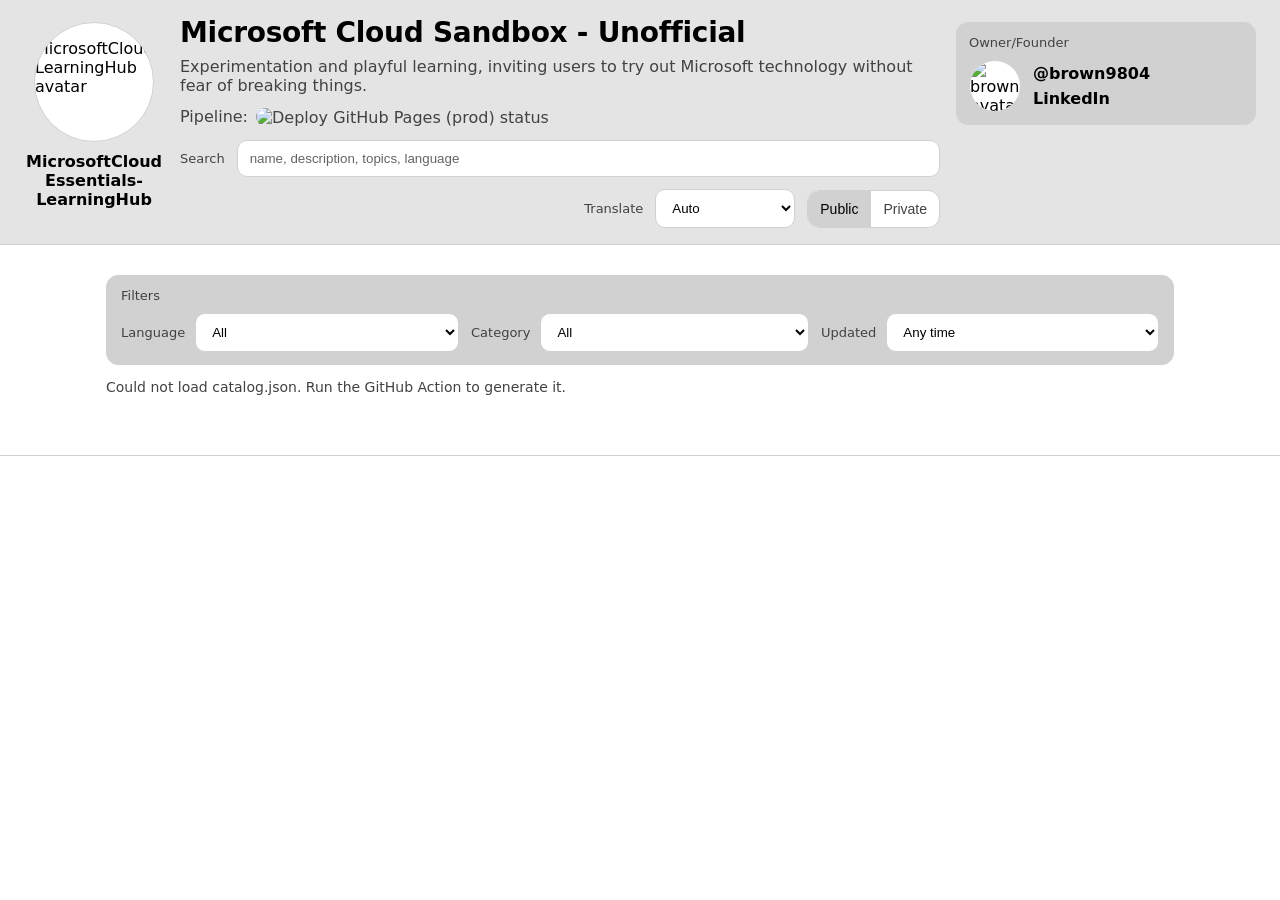
==== docs/index.html @ f9c28a1a "forks icons" ====
<!doctype html>
<html lang="en">
  <head>
    <meta charset="utf-8" />
    <meta name="viewport" content="width=device-width, initial-scale=1" />
    <meta name="referrer" content="no-referrer" />
    <meta
      http-equiv="Content-Security-Policy"
      content="default-src 'self'; base-uri 'none'; object-src 'none'; img-src 'self' https: data:; style-src 'self' 'unsafe-inline'; script-src 'self'; connect-src 'self' https://api.github.com https:; frame-ancestors 'none'; upgrade-insecure-requests"
    />
    <title>Microsoft Cloud Sandbox - Unofficial</title>
    <link rel="stylesheet" href="./styles.css" />
  </head>
  <body>
    <header class="header">
      <div class="container">
        <div class="headerGrid" aria-label="Header layout">
          <div class="headerRail" aria-label="Organization icon">
            <img
              class="avatar orgAvatar"
              src="https://github.com/MicrosoftCloudEssentials-LearningHub.png?size=256"
              alt="MicrosoftCloudEssentials-LearningHub avatar"
              width="120"
              height="120"
              loading="lazy"
            />
            <a
              class="brandOrg orgRailLink"
              href="https://github.com/MicrosoftCloudEssentials-LearningHub"
              target="_blank"
              rel="noopener noreferrer"
            >
              MicrosoftCloudEssentials-LearningHub
            </a>
          </div>

          <div class="headerMain">
            <h1 class="title" data-i18n="org.title">Microsoft Cloud Sandbox - Unofficial</h1>
            <p class="subtitle" data-i18n="org.description">
              Experimentation and playful learning, inviting users to try out Microsoft technology without fear of breaking things.
            </p>

            <div class="brandRow" aria-label="About">
              <div class="brandMeta">
                <span class="pipelineBadges" aria-label="Pipeline status">
                  Pipeline:
                  <a
                    class="badgeLink"
                    href="https://github.com/MicrosoftCloudEssentials-LearningHub/org-catalog/actions/workflows/pages-prod.yml"
                    target="_blank"
                    rel="noopener noreferrer"
                    title="GitHub Pages deploy (prod) workflow"
                  >
                    <img
                      class="badgeImg"
                      src="https://github.com/MicrosoftCloudEssentials-LearningHub/org-catalog/actions/workflows/pages-prod.yml/badge.svg?branch=main"
                      alt="Deploy GitHub Pages (prod) status"
                      loading="lazy"
                    />
                  </a>
                </span>
              </div>
            </div>

            <div class="controls">
              <div class="controlsLeft">
                <label class="searchLabel" for="q" data-i18n="label.search">Search</label>
                <input
                  id="q"
                  class="search"
                  placeholder="name, description, topics, language"
                  data-i18n-placeholder="placeholder.search"
                  autocomplete="off"
                />
              </div>

              <div class="controlsRight" aria-label="View controls">
                <label class="searchLabel" for="lang" data-i18n="label.languageUi">Translate</label>
                <select id="lang" class="select selectSmall" aria-label="Language">
                  <option value="auto" selected data-i18n="lang.auto">Auto</option>
                  <option value="en" data-i18n="lang.en">English</option>
                  <option value="es" data-i18n="lang.es">Español</option>
                  <option value="pt" data-i18n="lang.pt">Português</option>
                  <option value="fr" data-i18n="lang.fr">Français</option>
                </select>

                <div class="segmented" role="group" aria-label="Catalog view">
                  <button id="viewPublic" class="segButton active" type="button" data-i18n="button.public">Public</button>
                  <button id="viewPrivate" class="segButton" type="button" data-i18n="button.private">Private</button>
                </div>
              </div>
            </div>
          </div>

          <aside class="headerSide" aria-label="Owner/Founder">
            <div class="sideCard">
              <div class="sideLabel">Owner/Founder</div>
              <div class="sidePerson">
                <img
                  class="avatar founderAvatar"
                  src="https://github.com/brown9804.png?size=128"
                  alt="brown9804 avatar"
                  width="52"
                  height="52"
                  loading="lazy"
                />
                <div class="sideLinks">
                  <a href="https://github.com/brown9804" target="_blank" rel="noopener noreferrer">@brown9804</a>
                  <a href="https://www.linkedin.com/in/timna-b-939492161/" target="_blank" rel="noopener noreferrer">LinkedIn</a>
                </div>
              </div>
            </div>
          </aside>
        </div>

      </div>
    </header>

    <main class="container">
      <section class="filtersSection" aria-label="Filters">
        <div class="sideCard filtersCard">
          <div class="sideLabel">Filters</div>
          <div class="filtersRow">
            <div class="filterGroup">
              <label class="filterLabel" for="languageFilter" data-i18n="label.language">Language</label>
              <select id="languageFilter" class="select">
                <option value="all">All</option>
              </select>
            </div>

            <div class="filterGroup">
              <label class="filterLabel" for="categoryFilter" data-i18n="label.category">Category</label>
              <select id="categoryFilter" class="select">
                <option value="all">All</option>
              </select>
            </div>

            <div class="filterGroup">
              <label class="filterLabel" for="updatedWithin" data-i18n="label.updated">Updated</label>
              <select id="updatedWithin" class="select selectSmall">
                <option value="any">Any time</option>
                <option value="7">Last 7 days</option>
                <option value="30">Last 30 days</option>
                <option value="90">Last 90 days</option>
                <option value="365">Last 365 days</option>
              </select>
            </div>
          </div>
        </div>
      </section>

      <div id="status" class="status" aria-live="polite"></div>
      <div id="grid" class="grid" aria-label="Repository list"></div>
    </main>

    <footer class="footer">
      <div class="container">
        <span id="footerMeta" class="footerMeta"></span>
      </div>
    </footer>

    <script type="module" src="./app.js?v=20260303"></script>
  </body>
</html>
---- docs/styles.css ----
:root {
  color-scheme: light dark;
  --bg: Canvas;
  --fg: CanvasText;
  --link: LinkText;

  /* Professional neutrals (derived from system colors) */
  --muted: color-mix(in oklab, var(--fg) 62%, var(--bg));
  --border: color-mix(in oklab, var(--fg) 14%, var(--bg));
  --surface: color-mix(in oklab, var(--bg) 92%, var(--fg));
  --surface2: color-mix(in oklab, var(--bg) 86%, var(--fg));

  /* Component surfaces */
  --card: var(--surface2);

  /* Shape */
  --radius-sm: 10px;
  --radius: 12px;
  --radius-lg: 14px;

  --focus: color-mix(in oklab, var(--link) 55%, var(--bg));
}

* { box-sizing: border-box; }

html, body {
  height: 100%;
}

body {
  margin: 0;
  font-family: system-ui, -apple-system, Segoe UI, Roboto, Helvetica, Arial, sans-serif;
  background: var(--bg);
  color: var(--fg);
}

.container {
  max-width: 1100px;
  margin: 0 auto;
  padding: 16px;
}

.header .container {
  max-width: none;
  padding-left: 24px;
  padding-right: 24px;
}

.header {
  border-bottom: 1px solid var(--border);
  background: var(--surface);
}

.title {
  font-size: 28px;
  margin: 0;
  letter-spacing: -0.01em;
}

.subtitle {
  margin: 8px 0 0;
  color: var(--muted);
}

.headerGrid {
  display: grid;
  grid-template-columns: 140px 1fr 300px;
  gap: 16px;
  align-items: start;
}

.headerRail {
  padding-top: 6px;
  display: flex;
  flex-direction: column;
  align-items: center;
  gap: 10px;
}

.orgRailLink {
  text-align: center;
  max-width: 140px;
  overflow-wrap: anywhere;
}

.headerMain {
  min-width: 0;
  max-width: 760px;
  justify-self: center;
  width: 100%;
}

.headerSide {
  padding-top: 6px;
  min-width: 0;
  display: flex;
  flex-direction: column;
  gap: 12px;
}

.sideCard {
  border: 1px solid var(--border);
  border-radius: var(--radius);
  background: var(--card);
  padding: 12px;
}

.sideLabel {
  font-size: 13px;
  color: var(--muted);
  margin-bottom: 10px;
}

.sidePerson {
  display: flex;
  align-items: center;
  gap: 12px;
}

.avatar.founderAvatar {
  width: 52px;
  height: 52px;
}

.sideLinks {
  display: flex;
  flex-direction: column;
  gap: 6px;
  min-width: 0;
}

.sideLinks a {
  color: var(--fg);
  text-decoration: none;
  font-weight: 600;
}

.sideLinks a:hover {
  text-decoration: underline;
}

.sideFilters {
  display: flex;
  align-items: center;
  gap: 12px;
  flex-wrap: nowrap;
}

.filtersSection {
  margin-top: 14px;
}

.filtersCard {
  padding: 12px 14px;
}

.filtersRow {
  display: flex;
  align-items: center;
  gap: 12px;
  flex-wrap: wrap;
}

.filtersRow .filterGroup {
  flex: 1 1 220px;
}

.filterGroup {
  display: flex;
  flex-direction: row;
  align-items: center;
  gap: 10px;
  flex: 1 1 0;
  min-width: 0;
}

.filterGroup .filterLabel {
  white-space: nowrap;
}

.filterGroup .select {
  flex: 1 1 0;
  min-width: 90px;
}

@media (max-width: 900px) {
  .sideFilters {
    flex-wrap: wrap;
  }
}

@media (max-width: 900px) {
  .headerGrid {
    grid-template-columns: 1fr;
  }

  .filtersSection {
    margin-top: 10px;
  }

  .headerRail {
    padding-top: 0;
  }

  .headerSide {
    padding-top: 0;
  }

  .header .container {
    padding-left: 16px;
    padding-right: 16px;
  }
}

.brandRow {
  display: flex;
  align-items: center;
  gap: 12px;
  margin-top: 12px;
  flex-wrap: wrap;
}

.avatar {
  width: 40px;
  height: 40px;
  border-radius: 999px;
  border: 1px solid var(--border);
  background: var(--bg);
  flex: 0 0 auto;
}

.avatar.orgAvatar {
  width: 120px;
  height: 120px;
}

.avatar.small {
  width: 20px;
  height: 20px;
  vertical-align: -4px;
  margin: 0 6px;
}

.brandMeta {
  display: flex;
  align-items: baseline;
  gap: 8px;
  flex-wrap: wrap;
  color: var(--muted);
}

.brandMeta a {
  color: inherit;
}

.brandMeta a:hover {
  color: var(--fg);
}

.brandOrg {
  font-weight: 600;
  color: var(--fg);
  text-decoration: none;
}

.brandOrg:hover {
  text-decoration: underline;
}

.brandSep {
  color: color-mix(in oklab, var(--muted) 70%, var(--bg));
}

.pipelineBadges {
  display: inline-flex;
  align-items: center;
  gap: 8px;
  color: var(--muted);
}

.badgeLink {
  display: inline-flex;
  align-items: center;
  text-decoration: none;
}

.badgeImg {
  height: 18px;
  width: auto;
  border-radius: 999px;
}

.controls {
  display: flex;
  align-items: center;
  gap: 12px;
  margin-top: 14px;
  flex-wrap: wrap;
}

.controlsLeft {
  display: flex;
  align-items: center;
  gap: 12px;
  flex: 1 1 520px;
  min-width: 0;
}

.controlsRight {
  display: flex;
  align-items: center;
  gap: 12px;
  margin-left: auto;
}

.filters {
  display: flex;
  align-items: center;
  gap: 12px;
  margin-top: 10px;
  flex-wrap: wrap;
}

.filtersLeft {
  display: flex;
  align-items: center;
  gap: 12px;
  flex: 1 1 520px;
  min-width: 0;
  flex-wrap: wrap;
}

.filtersRight {
  display: flex;
  align-items: center;
  gap: 12px;
  margin-left: auto;
}

.filterLabel {
  font-size: 13px;
  color: var(--muted);
}

.select {
  padding: 10px 12px;
  border: 1px solid var(--border);
  border-radius: var(--radius-sm);
  background: var(--bg);
  color: var(--fg);
  min-width: 160px;
}

.select.selectSmall {
  min-width: 170px;
}

.controls .select.selectSmall {
  min-width: 140px;
}

.select:focus-visible {
  outline: none;
  border-color: var(--focus);
  box-shadow: 0 0 0 3px color-mix(in oklab, var(--focus) 30%, transparent);
}


.checkbox {
  display: inline-flex;
  align-items: center;
  gap: 8px;
  color: var(--muted);
  font-size: 13px;
}

.authRow {
  display: flex;
  align-items: center;
  gap: 12px;
  margin-top: 12px;
  flex-wrap: wrap;
}

.segmented {
  display: inline-flex;
  border: 1px solid var(--border);
  border-radius: var(--radius);
  overflow: hidden;
  background: var(--bg);
}

.segButton {
  appearance: none;
  border: 0;
  border-right: 1px solid var(--border);
  background: transparent;
  color: var(--muted);
  padding: 10px 12px;
  cursor: pointer;
  font-size: 14px;
}

.segButton:hover:not(:disabled) {
  background: color-mix(in oklab, var(--surface) 45%, transparent);
  color: var(--fg);
}

.segButton:last-child {
  border-right: 0;
}

.segButton.active {
  background: var(--card);
  color: var(--fg);
}

.segButton:focus-visible {
  outline: none;
  box-shadow: 0 0 0 3px color-mix(in oklab, var(--focus) 30%, transparent);
}

.segButton:disabled {
  opacity: 0.6;
  cursor: not-allowed;
}

.controlsRow {
  display: flex;
  align-items: center;
  gap: 12px;
  margin: 16px 0;
  flex-wrap: wrap;
}

.searchLabel {
  font-size: 13px;
  color: var(--muted);
}

.search {
  flex: 1;
  min-width: 260px;
  padding: 10px 12px;
  border: 1px solid var(--border);
  border-radius: var(--radius-sm);
  background: var(--bg);
  color: var(--fg);
  outline: none;
}

.search:focus-visible {
  border-color: var(--focus);
  box-shadow: 0 0 0 3px color-mix(in oklab, var(--focus) 30%, transparent);
}

.search::placeholder {
  color: color-mix(in oklab, var(--muted) 80%, var(--bg));
}

.link {
  color: var(--link);
  text-decoration: none;
  font-size: 14px;
}

.link:hover {
  text-decoration: underline;
}

.button {
  padding: 10px 12px;
  border: 1px solid var(--border);
  border-radius: var(--radius-sm);
  background: var(--surface2);
  color: var(--fg);
  cursor: pointer;
}

.button:hover:not(:disabled) {
  border-color: color-mix(in oklab, var(--border) 60%, var(--link));
  background: color-mix(in oklab, var(--surface2) 85%, var(--bg));
}

.button:focus-visible {
  outline: none;
  box-shadow: 0 0 0 3px color-mix(in oklab, var(--focus) 30%, transparent);
}

.button.secondary {
  background: transparent;
}

.button:disabled, .search:disabled {
  opacity: 0.6;
  cursor: not-allowed;
}

.hint {
  margin: 10px 0 0;
  color: var(--muted);
  font-size: 13px;
}

.status {
  margin: 14px 0;
  color: var(--muted);
  font-size: 14px;
}

.grid {
  display: grid;
  grid-template-columns: repeat(auto-fill, minmax(280px, 1fr));
  gap: 14px;
  padding-bottom: 30px;
}

.card {
  display: block;
  border: 1px solid var(--border);
  border-radius: var(--radius-lg);
  background: var(--card);
  padding: 14px;
  text-decoration: none;
  color: inherit;
  transform: translateY(0);
  transition: transform 140ms ease, border-color 140ms ease, opacity 140ms ease;
  animation: fadeUp 180ms ease both;
}

.card:focus-visible {
  outline: none;
  border-color: var(--focus);
  box-shadow: 0 0 0 3px color-mix(in oklab, var(--focus) 22%, transparent);
}

.cardMedia {
  width: 100%;
  height: 120px;
  border-radius: var(--radius);
  overflow: hidden;
  border: 1px solid var(--border);
  background: var(--surface);
  margin-bottom: 12px;
}

.cardThumb {
  width: 100%;
  height: 100%;
  object-fit: cover;
  display: block;
}

.card:hover {
  transform: translateY(-2px);
  border-color: color-mix(in oklab, var(--border) 60%, var(--link));
}

@media (prefers-reduced-motion: reduce) {
  .card { transition: none; animation: none; }
  .card:hover { transform: none; }
}

@keyframes fadeUp {
  from {
    opacity: 0;
    transform: translateY(2px);
  }
  to {
    opacity: 1;
    transform: translateY(0);
  }
}

.cardTitle {
  margin: 0;
  font-size: 16px;
  letter-spacing: -0.01em;
  display: -webkit-box;
  -webkit-box-orient: vertical;
  -webkit-line-clamp: 1;
  overflow: hidden;
}

.cardDesc {
  margin: 8px 0 0;
  color: var(--muted);
  font-size: 14px;
  line-height: 1.35;
  display: -webkit-box;
  -webkit-box-orient: vertical;
  -webkit-line-clamp: 3;
  overflow: hidden;
}

.meta {
  display: flex;
  flex-wrap: wrap;
  gap: 8px;
  margin-top: 12px;
  color: var(--muted);
  font-size: 12px;
}

.stats {
  display: flex;
  flex-wrap: wrap;
  gap: 12px;
  margin-top: 10px;
  color: var(--muted);
  font-size: 12px;
}

.stat {
  display: inline-flex;
  align-items: center;
  gap: 6px;
}

.chips {
  display: flex;
  flex-wrap: wrap;
  gap: 6px;
  margin-top: 10px;
}

.chip {
  font-size: 12px;
  padding: 4px 8px;
  border: 1px solid var(--border);
  border-radius: 999px;
  color: var(--muted);
  background: color-mix(in oklab, var(--surface) 70%, transparent);
}

.footer {
  border-top: 1px solid var(--border);
  padding: 10px 0;
}

.footerMeta {
  color: var(--muted);
  font-size: 12px;
}
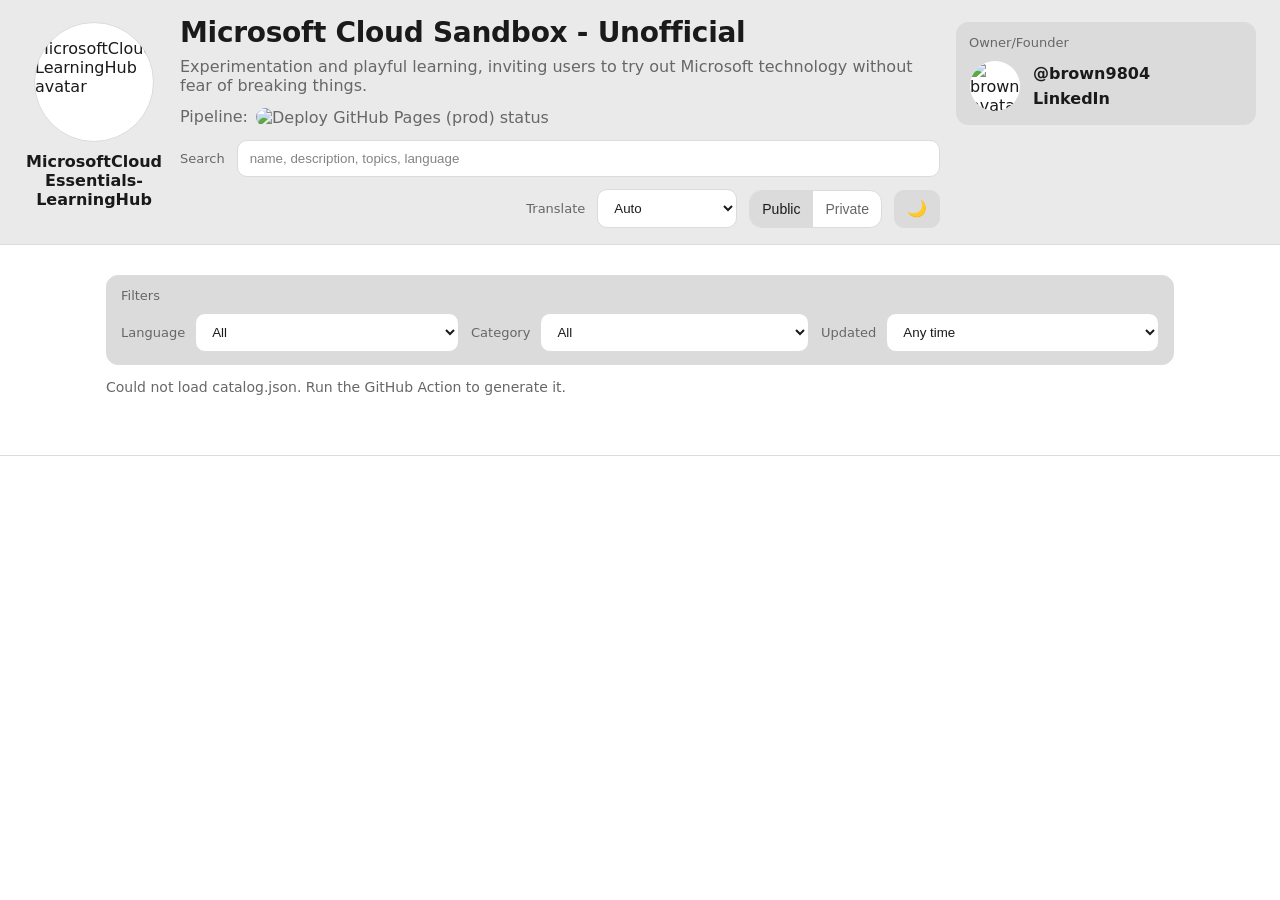
==== commit c039f8fb: "feat: add dark mode toggle, default to white/light mode" ====
--- a/docs/index.html
+++ b/docs/index.html
@@ -10,6 +10,14 @@
     />
     <title>Microsoft Cloud Sandbox - Unofficial</title>
     <link rel="stylesheet" href="./styles.css" />
+    <script>
+      (function () {
+        try {
+          if (localStorage.getItem('orgCatalogTheme') === 'dark')
+            document.documentElement.setAttribute('data-theme', 'dark');
+        } catch (e) {}
+      })();
+    </script>
   </head>
   <body>
     <header class="header">
@@ -88,6 +96,8 @@
                   <button id="viewPublic" class="segButton active" type="button" data-i18n="button.public">Public</button>
                   <button id="viewPrivate" class="segButton" type="button" data-i18n="button.private">Private</button>
                 </div>
+
+                <button id="themeToggle" class="button themeToggleBtn" type="button" aria-label="Toggle dark mode" title="Toggle dark mode">🌙</button>
               </div>
             </div>
           </div>
--- a/docs/styles.css
+++ b/docs/styles.css
@@ -1,10 +1,10 @@
 :root {
-  color-scheme: light dark;
-  --bg: Canvas;
-  --fg: CanvasText;
-  --link: LinkText;
-
-  /* Professional neutrals (derived from system colors) */
+  color-scheme: light;
+  --bg: #ffffff;
+  --fg: #1a1a1a;
+  --link: #0969da;
+
+  /* Professional neutrals (derived from base colors) */
   --muted: color-mix(in oklab, var(--fg) 62%, var(--bg));
   --border: color-mix(in oklab, var(--fg) 14%, var(--bg));
   --surface: color-mix(in oklab, var(--bg) 92%, var(--fg));
@@ -19,6 +19,20 @@
   --radius-lg: 14px;
 
   --focus: color-mix(in oklab, var(--link) 55%, var(--bg));
+}
+
+html[data-theme="dark"] {
+  color-scheme: dark;
+  --bg: #0d1117;
+  --fg: #e6edf3;
+  --link: #58a6ff;
+}
+
+.themeToggleBtn {
+  padding: 8px 10px;
+  font-size: 16px;
+  line-height: 1;
+  flex-shrink: 0;
 }
 
 * { box-sizing: border-box; }
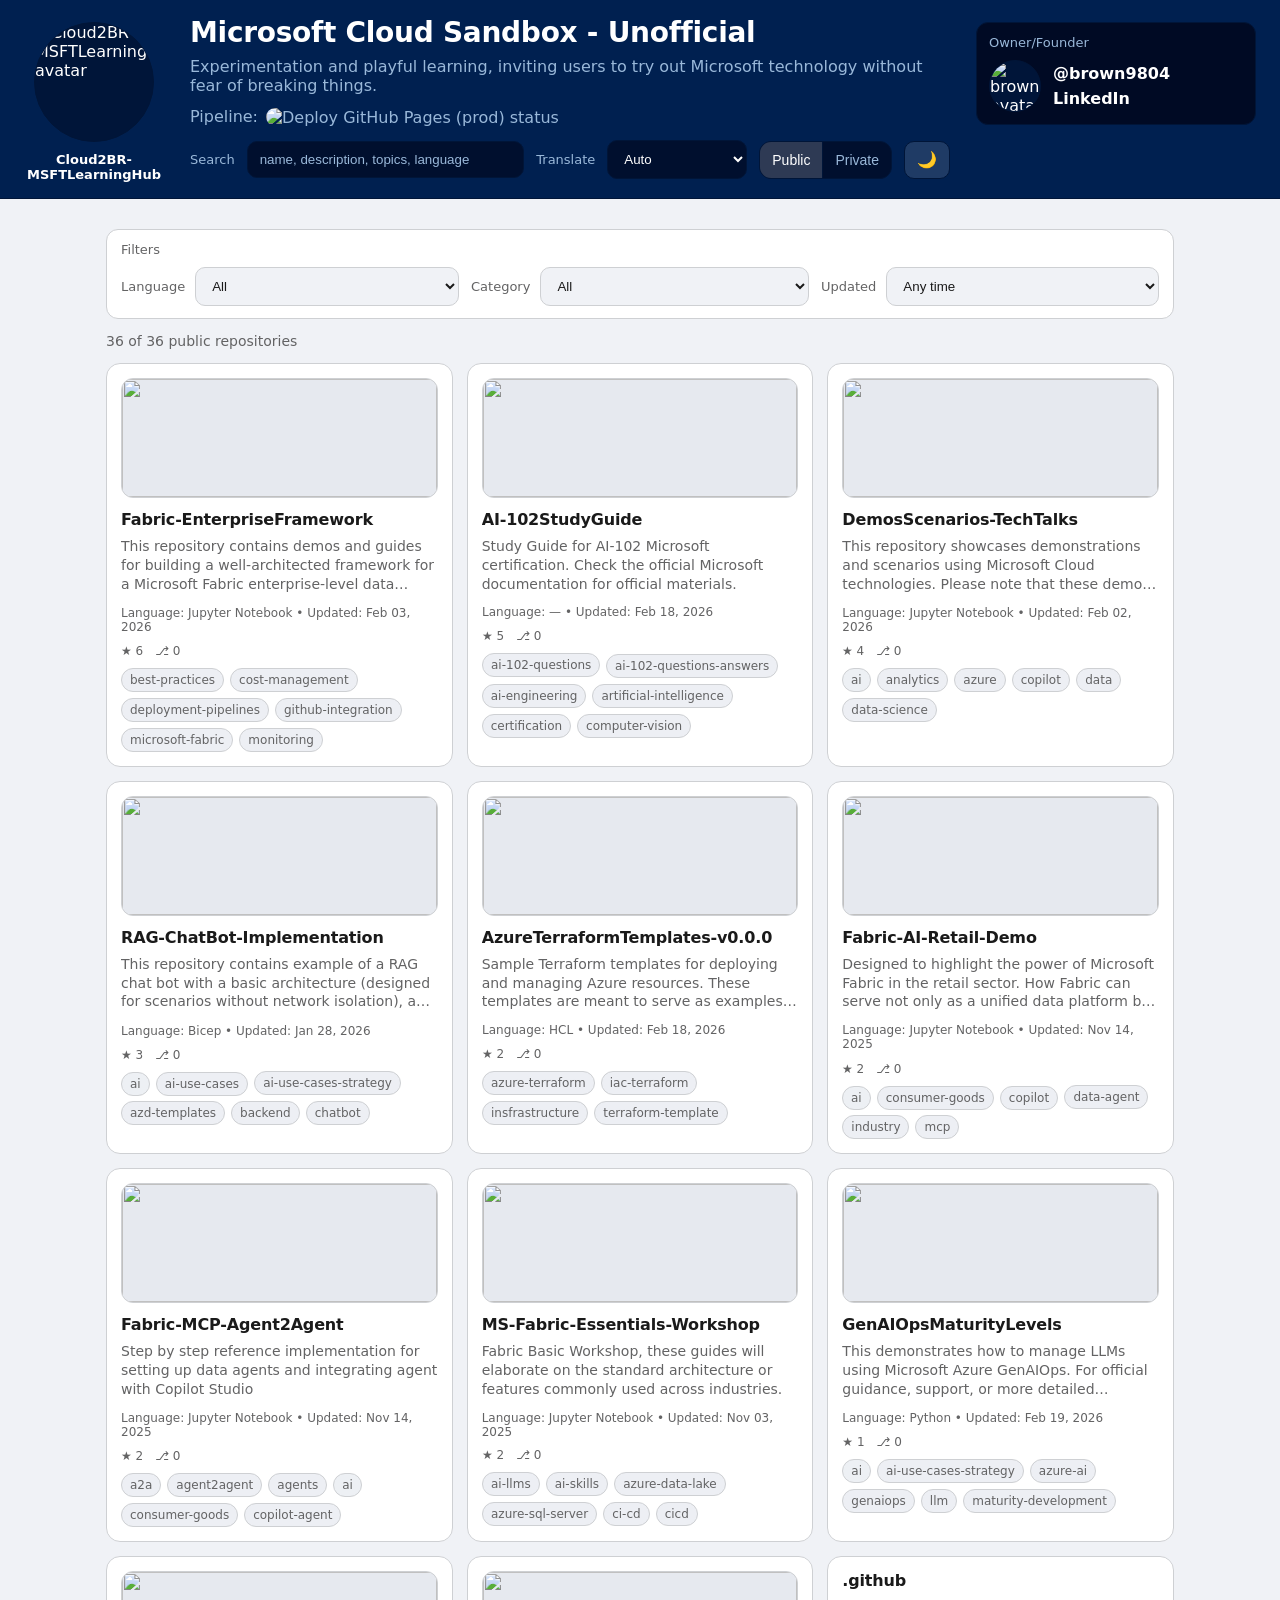
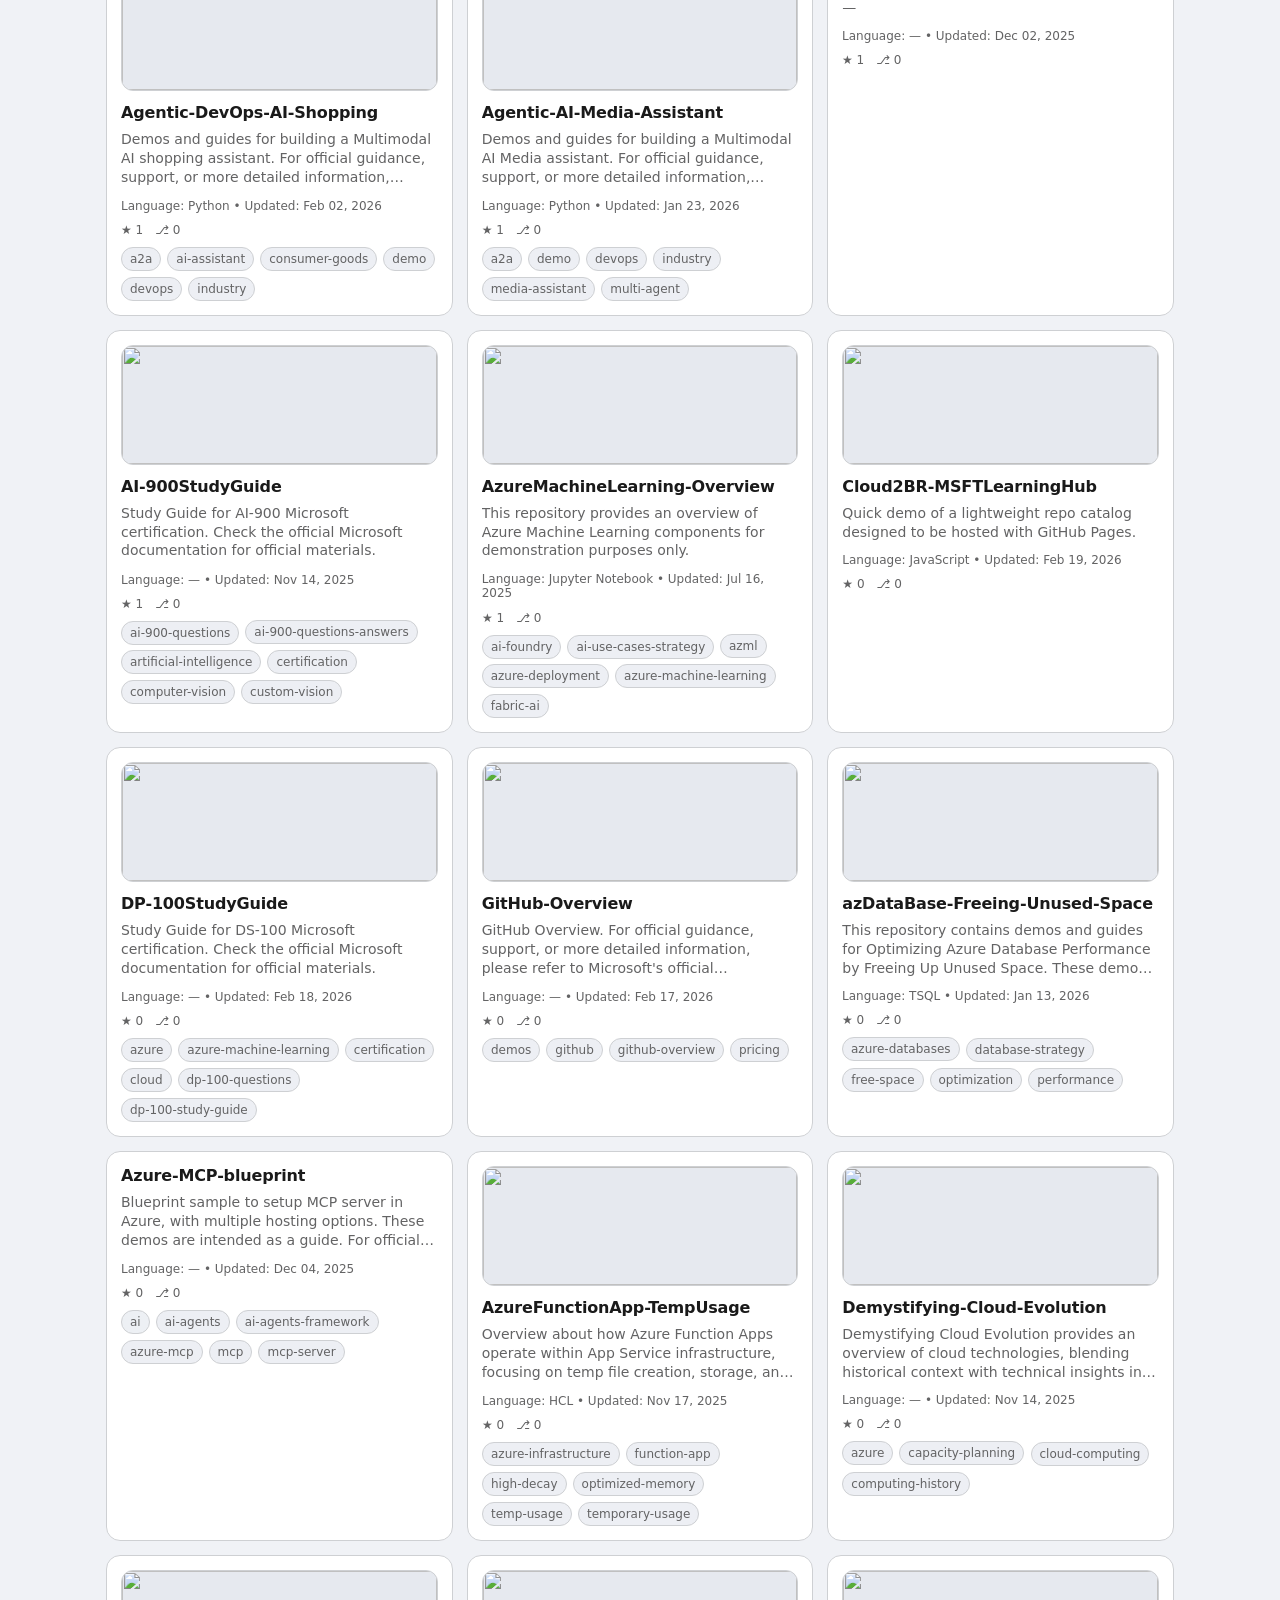
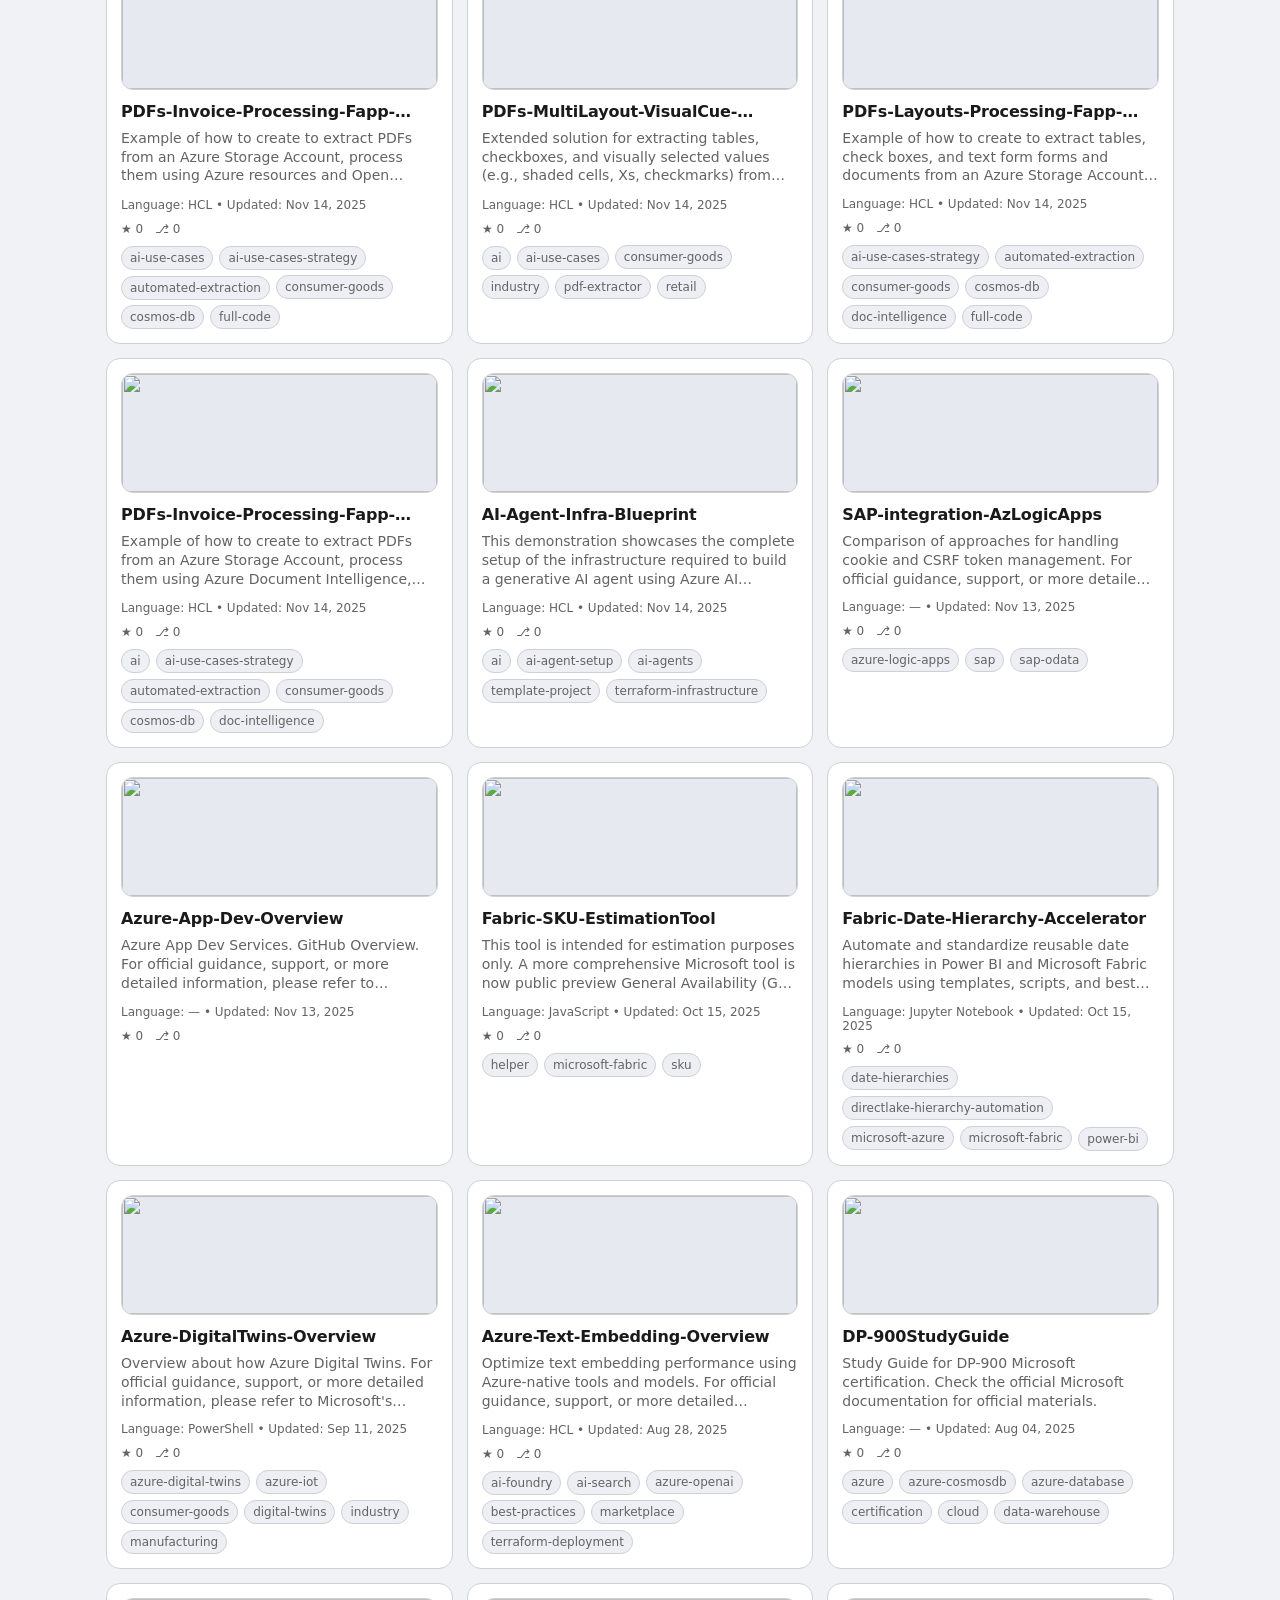
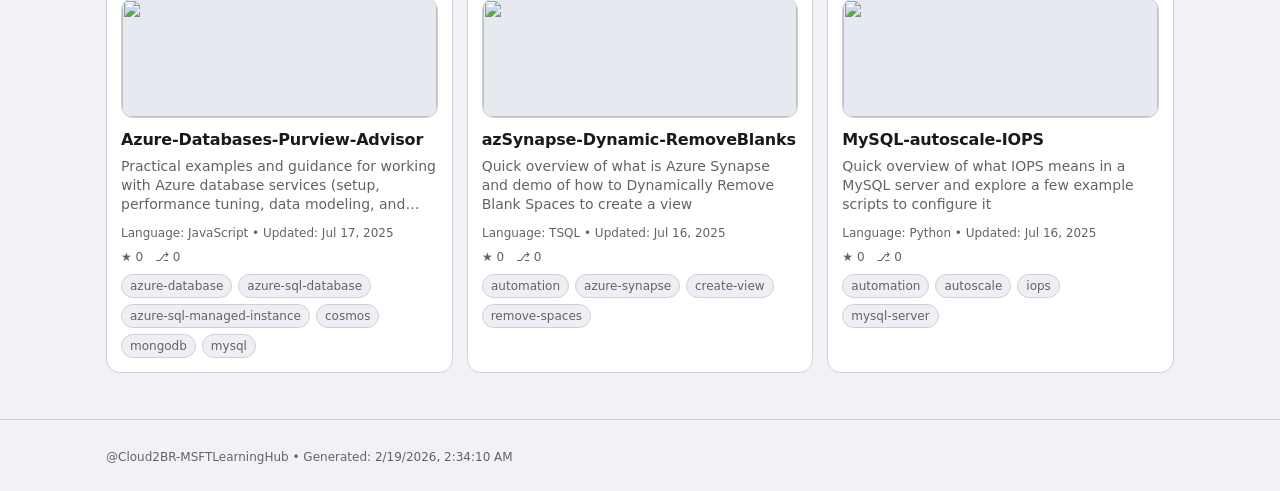
==== commit 505dbc57: "chore: update org name from MicrosoftCloudEssentials-LearningHub to Cloud2BR-MSFTLearningHub" ====
--- a/docs/index.html
+++ b/docs/index.html
@@ -26,19 +26,19 @@
           <div class="headerRail" aria-label="Organization icon">
             <img
               class="avatar orgAvatar"
-              src="https://github.com/MicrosoftCloudEssentials-LearningHub.png?size=256"
-              alt="MicrosoftCloudEssentials-LearningHub avatar"
+              src="https://github.com/Cloud2BR-MSFTLearningHub.png?size=256"
+              alt="Cloud2BR-MSFTLearningHub avatar"
               width="120"
               height="120"
               loading="lazy"
             />
             <a
               class="brandOrg orgRailLink"
-              href="https://github.com/MicrosoftCloudEssentials-LearningHub"
+              href="https://github.com/Cloud2BR-MSFTLearningHub"
               target="_blank"
               rel="noopener noreferrer"
             >
-              MicrosoftCloudEssentials-LearningHub
+              Cloud2BR-MSFTLearningHub
             </a>
           </div>
 
@@ -54,14 +54,14 @@
                   Pipeline:
                   <a
                     class="badgeLink"
-                    href="https://github.com/MicrosoftCloudEssentials-LearningHub/org-catalog/actions/workflows/pages-prod.yml"
+                    href="https://github.com/Cloud2BR-MSFTLearningHub/Cloud2BR-MSFTLearningHub/actions/workflows/pages-prod.yml"
                     target="_blank"
                     rel="noopener noreferrer"
                     title="GitHub Pages deploy (prod) workflow"
                   >
                     <img
                       class="badgeImg"
-                      src="https://github.com/MicrosoftCloudEssentials-LearningHub/org-catalog/actions/workflows/pages-prod.yml/badge.svg?branch=main"
+                      src="https://github.com/Cloud2BR-MSFTLearningHub/Cloud2BR-MSFTLearningHub/actions/workflows/pages-prod.yml/badge.svg?branch=main"
                       alt="Deploy GitHub Pages (prod) status"
                       loading="lazy"
                     />
--- a/docs/styles.css
+++ b/docs/styles.css
@@ -1,17 +1,15 @@
 :root {
   color-scheme: light;
-  --bg: #ffffff;
+  --bg: #f0f2f6;
   --fg: #1a1a1a;
-  --link: #0969da;
-
-  /* Professional neutrals (derived from base colors) */
+  --link: #0078d4;
+
+  /* Professional neutrals */
   --muted: color-mix(in oklab, var(--fg) 62%, var(--bg));
   --border: color-mix(in oklab, var(--fg) 14%, var(--bg));
-  --surface: color-mix(in oklab, var(--bg) 92%, var(--fg));
-  --surface2: color-mix(in oklab, var(--bg) 86%, var(--fg));
-
-  /* Component surfaces */
-  --card: var(--surface2);
+  --surface: #e6e9ef;
+  --surface2: #dde1e9;
+  --card: #ffffff;
 
   /* Shape */
   --radius-sm: 10px;
@@ -19,6 +17,13 @@
   --radius-lg: 14px;
 
   --focus: color-mix(in oklab, var(--link) 55%, var(--bg));
+
+  /* Header — deep navy blue */
+  --header-bg: #002050;
+  --header-fg: #ffffff;
+  --header-muted: #99b8d9;
+  --header-border: #001538;
+  --header-link: #ffffff;
 }
 
 html[data-theme="dark"] {
@@ -26,6 +31,13 @@
   --bg: #0d1117;
   --fg: #e6edf3;
   --link: #58a6ff;
+
+  /* Header inherits dark palette */
+  --header-bg: #161b22;
+  --header-fg: #e6edf3;
+  --header-muted: #8b949e;
+  --header-border: #30363d;
+  --header-link: #58a6ff;
 }
 
 .themeToggleBtn {
@@ -61,8 +73,105 @@
 }
 
 .header {
-  border-bottom: 1px solid var(--border);
-  background: var(--surface);
+  border-bottom: 1px solid var(--header-border);
+  background: var(--header-bg);
+  color: var(--header-fg);
+}
+
+.header .title {
+  color: var(--header-fg);
+}
+
+.header .subtitle {
+  color: var(--header-muted);
+}
+
+.header .brandOrg {
+  color: var(--header-fg);
+}
+
+.header .brandMeta {
+  color: var(--header-muted);
+}
+
+.header .brandMeta a {
+  color: var(--header-muted);
+}
+
+.header .brandMeta a:hover {
+  color: var(--header-fg);
+}
+
+.header .pipelineBadges {
+  color: var(--header-muted);
+}
+
+.header .searchLabel {
+  color: var(--header-muted);
+}
+
+.header .search {
+  background: color-mix(in oklab, var(--header-bg) 70%, #000);
+  color: var(--header-fg);
+  border-color: var(--header-border);
+}
+
+.header .search::placeholder {
+  color: var(--header-muted);
+}
+
+.header .select {
+  background: color-mix(in oklab, var(--header-bg) 70%, #000);
+  color: var(--header-fg);
+  border-color: var(--header-border);
+}
+
+.header .segmented {
+  background: color-mix(in oklab, var(--header-bg) 70%, #000);
+  border-color: var(--header-border);
+}
+
+.header .segButton {
+  color: var(--header-muted);
+  border-right-color: var(--header-border);
+}
+
+.header .segButton:hover:not(:disabled) {
+  color: var(--header-fg);
+  background: color-mix(in oklab, var(--header-fg) 10%, transparent);
+}
+
+.header .segButton.active {
+  color: var(--header-fg);
+  background: color-mix(in oklab, var(--header-fg) 18%, transparent);
+}
+
+.header .button.themeToggleBtn {
+  background: color-mix(in oklab, var(--header-fg) 12%, transparent);
+  border-color: var(--header-border);
+  color: var(--header-fg);
+}
+
+.header .button.themeToggleBtn:hover {
+  background: color-mix(in oklab, var(--header-fg) 20%, transparent);
+}
+
+.header .sideCard {
+  background: color-mix(in oklab, var(--header-bg) 60%, #000);
+  border-color: var(--header-border);
+}
+
+.header .sideLabel {
+  color: var(--header-muted);
+}
+
+.header .sideLinks a {
+  color: var(--header-fg);
+}
+
+.header .avatar {
+  border-color: var(--header-border);
+  background: color-mix(in oklab, var(--header-bg) 80%, #000);
 }
 
 .title {
@@ -78,7 +187,7 @@
 
 .headerGrid {
   display: grid;
-  grid-template-columns: 140px 1fr 300px;
+  grid-template-columns: 140px 1fr 280px;
   gap: 16px;
   align-items: start;
 }
@@ -95,6 +204,7 @@
   text-align: center;
   max-width: 140px;
   overflow-wrap: anywhere;
+  font-size: 13px;
 }
 
 .headerMain {
@@ -197,32 +307,177 @@
   min-width: 90px;
 }
 
-@media (max-width: 900px) {
-  .sideFilters {
-    flex-wrap: wrap;
-  }
-}
-
+/* ── Tablet: 641px–900px ─────────────────────────────────── */
 @media (max-width: 900px) {
   .headerGrid {
-    grid-template-columns: 1fr;
-  }
-
-  .filtersSection {
-    margin-top: 10px;
+    grid-template-columns: 100px 1fr;
+    grid-template-rows: auto auto;
+  }
+
+  .headerSide {
+    grid-column: 1 / -1;
+    padding-top: 0;
+    flex-direction: row;
+    flex-wrap: wrap;
   }
 
   .headerRail {
-    padding-top: 0;
-  }
-
-  .headerSide {
     padding-top: 0;
   }
 
   .header .container {
     padding-left: 16px;
     padding-right: 16px;
+  }
+
+  .filtersSection {
+    margin-top: 10px;
+  }
+
+  .sideFilters {
+    flex-wrap: wrap;
+  }
+
+  .avatar.orgAvatar {
+    width: 80px;
+    height: 80px;
+  }
+
+  .orgRailLink {
+    max-width: 100px;
+    font-size: 12px;
+  }
+
+  .title {
+    font-size: 22px;
+  }
+
+  .controlsLeft {
+    flex-basis: 100%;
+  }
+
+  .controlsRight {
+    margin-left: 0;
+    flex-wrap: wrap;
+    width: 100%;
+  }
+
+  .search {
+    min-width: 0;
+  }
+
+  .select, .select.selectSmall, .controls .select.selectSmall {
+    min-width: 0;
+  }
+}
+
+/* ── Mobile: up to 640px ──────────────────────────────────── */
+@media (max-width: 640px) {
+  .headerGrid {
+    grid-template-columns: 1fr;
+  }
+
+  .headerRail {
+    flex-direction: row;
+    justify-content: flex-start;
+    gap: 12px;
+    padding-top: 0;
+  }
+
+  .avatar.orgAvatar {
+    width: 52px;
+    height: 52px;
+  }
+
+  .orgRailLink {
+    max-width: none;
+    text-align: left;
+    font-size: 13px;
+    font-weight: 600;
+  }
+
+  .title {
+    font-size: 20px;
+  }
+
+  .subtitle {
+    font-size: 13px;
+  }
+
+  .controls {
+    flex-direction: column;
+    align-items: stretch;
+    gap: 8px;
+  }
+
+  .controlsLeft {
+    flex-basis: auto;
+    width: 100%;
+  }
+
+  .controlsRight {
+    margin-left: 0;
+    flex-wrap: wrap;
+    gap: 8px;
+    width: 100%;
+  }
+
+  .search {
+    min-width: 0;
+    width: 100%;
+  }
+
+  .select, .select.selectSmall, .controls .select.selectSmall {
+    min-width: 0;
+    flex: 1 1 auto;
+  }
+
+  .segmented {
+    flex: 1 1 auto;
+  }
+
+  .segButton {
+    flex: 1;
+    text-align: center;
+  }
+
+  .themeToggleBtn {
+    flex-shrink: 0;
+  }
+
+  .filterGroup {
+    flex-direction: column;
+    align-items: flex-start;
+    gap: 4px;
+  }
+
+  .filterGroup .select {
+    width: 100%;
+  }
+
+  .filtersRow .filterGroup {
+    flex: 1 1 100%;
+  }
+
+  .grid {
+    grid-template-columns: 1fr;
+  }
+
+  .headerSide {
+    padding-top: 0;
+  }
+
+  .sideCard {
+    padding: 10px;
+  }
+
+  .container {
+    padding: 12px;
+  }
+
+  .header .container {
+    padding-left: 12px;
+    padding-right: 12px;
   }
 }
 
@@ -316,7 +571,7 @@
   display: flex;
   align-items: center;
   gap: 12px;
-  flex: 1 1 520px;
+  flex: 1 1 300px;
   min-width: 0;
 }
 
@@ -454,7 +709,7 @@
 
 .search {
   flex: 1;
-  min-width: 260px;
+  min-width: 0;
   padding: 10px 12px;
   border: 1px solid var(--border);
   border-radius: var(--radius-sm);
@@ -596,6 +851,10 @@
   overflow: hidden;
 }
 
+html[data-theme="dark"] .cardTitle {
+  color: #000000;
+}
+
 .cardDesc {
   margin: 8px 0 0;
   color: var(--muted);
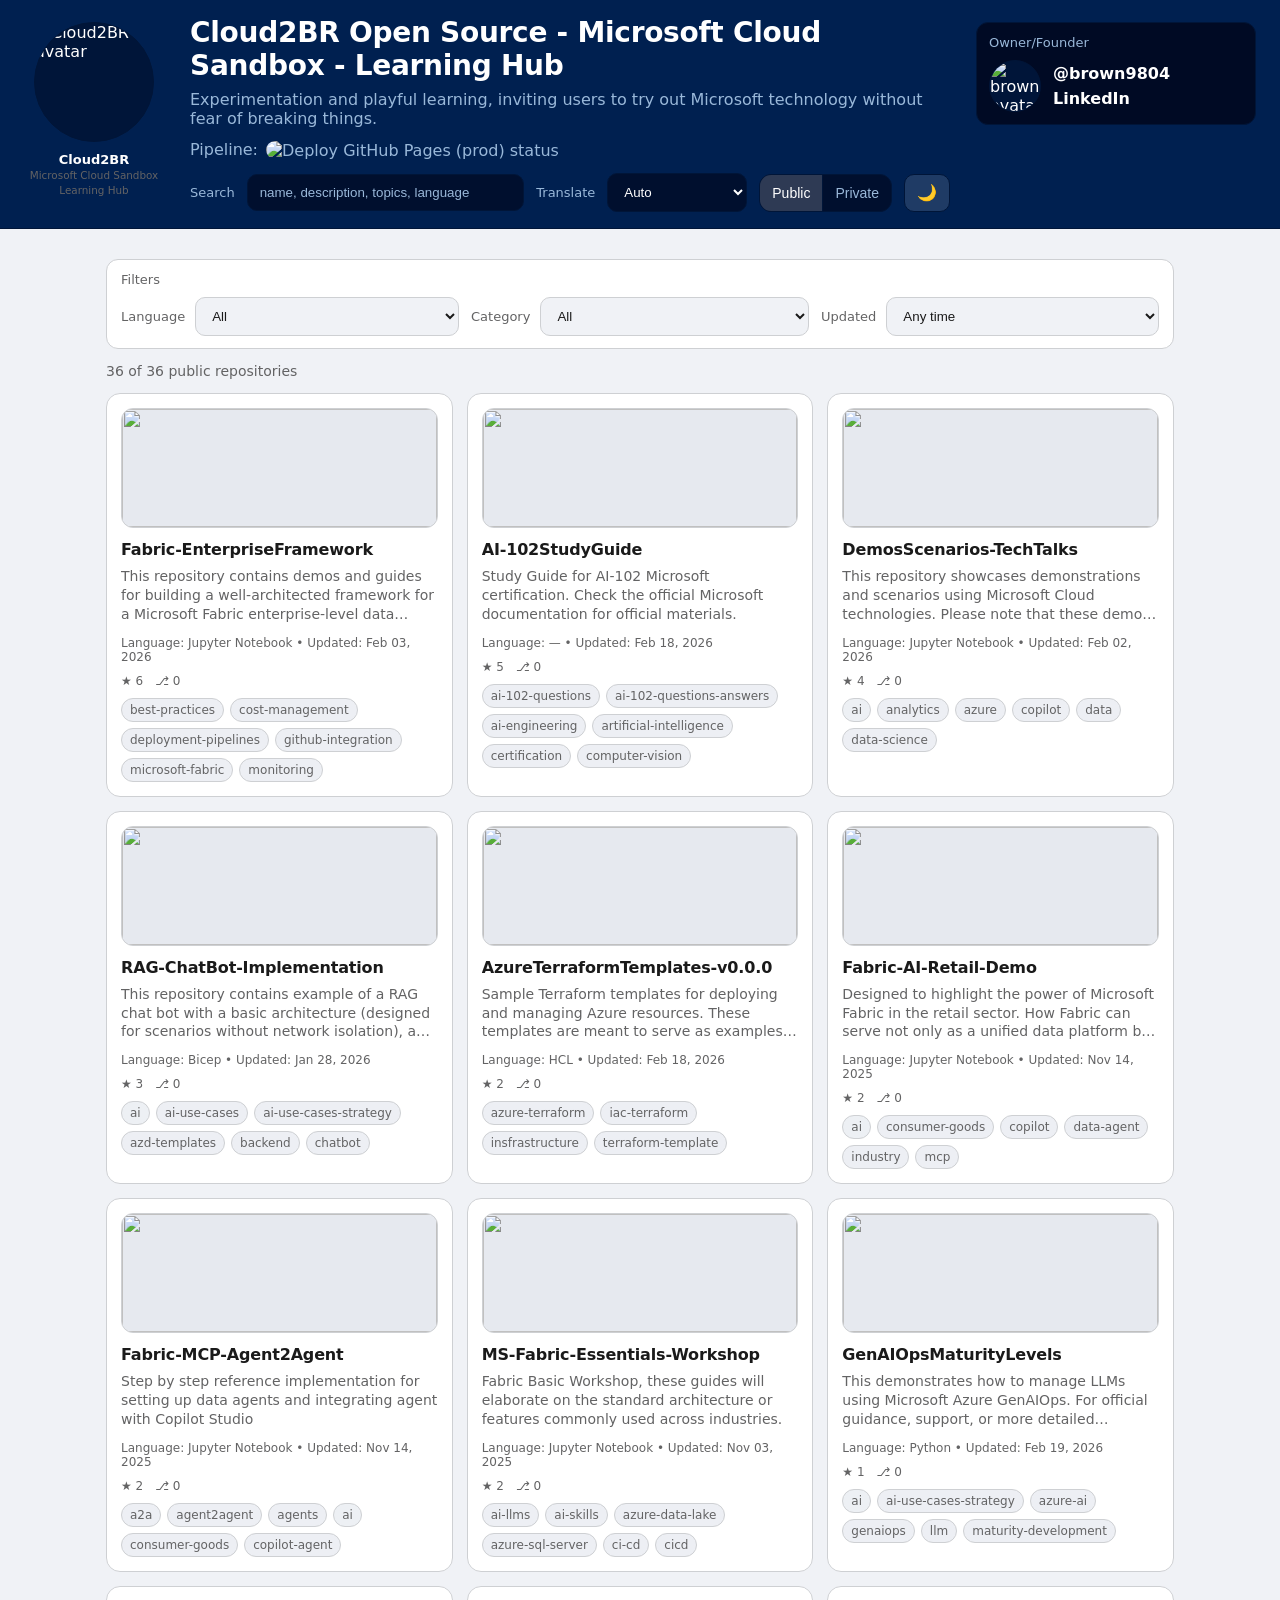
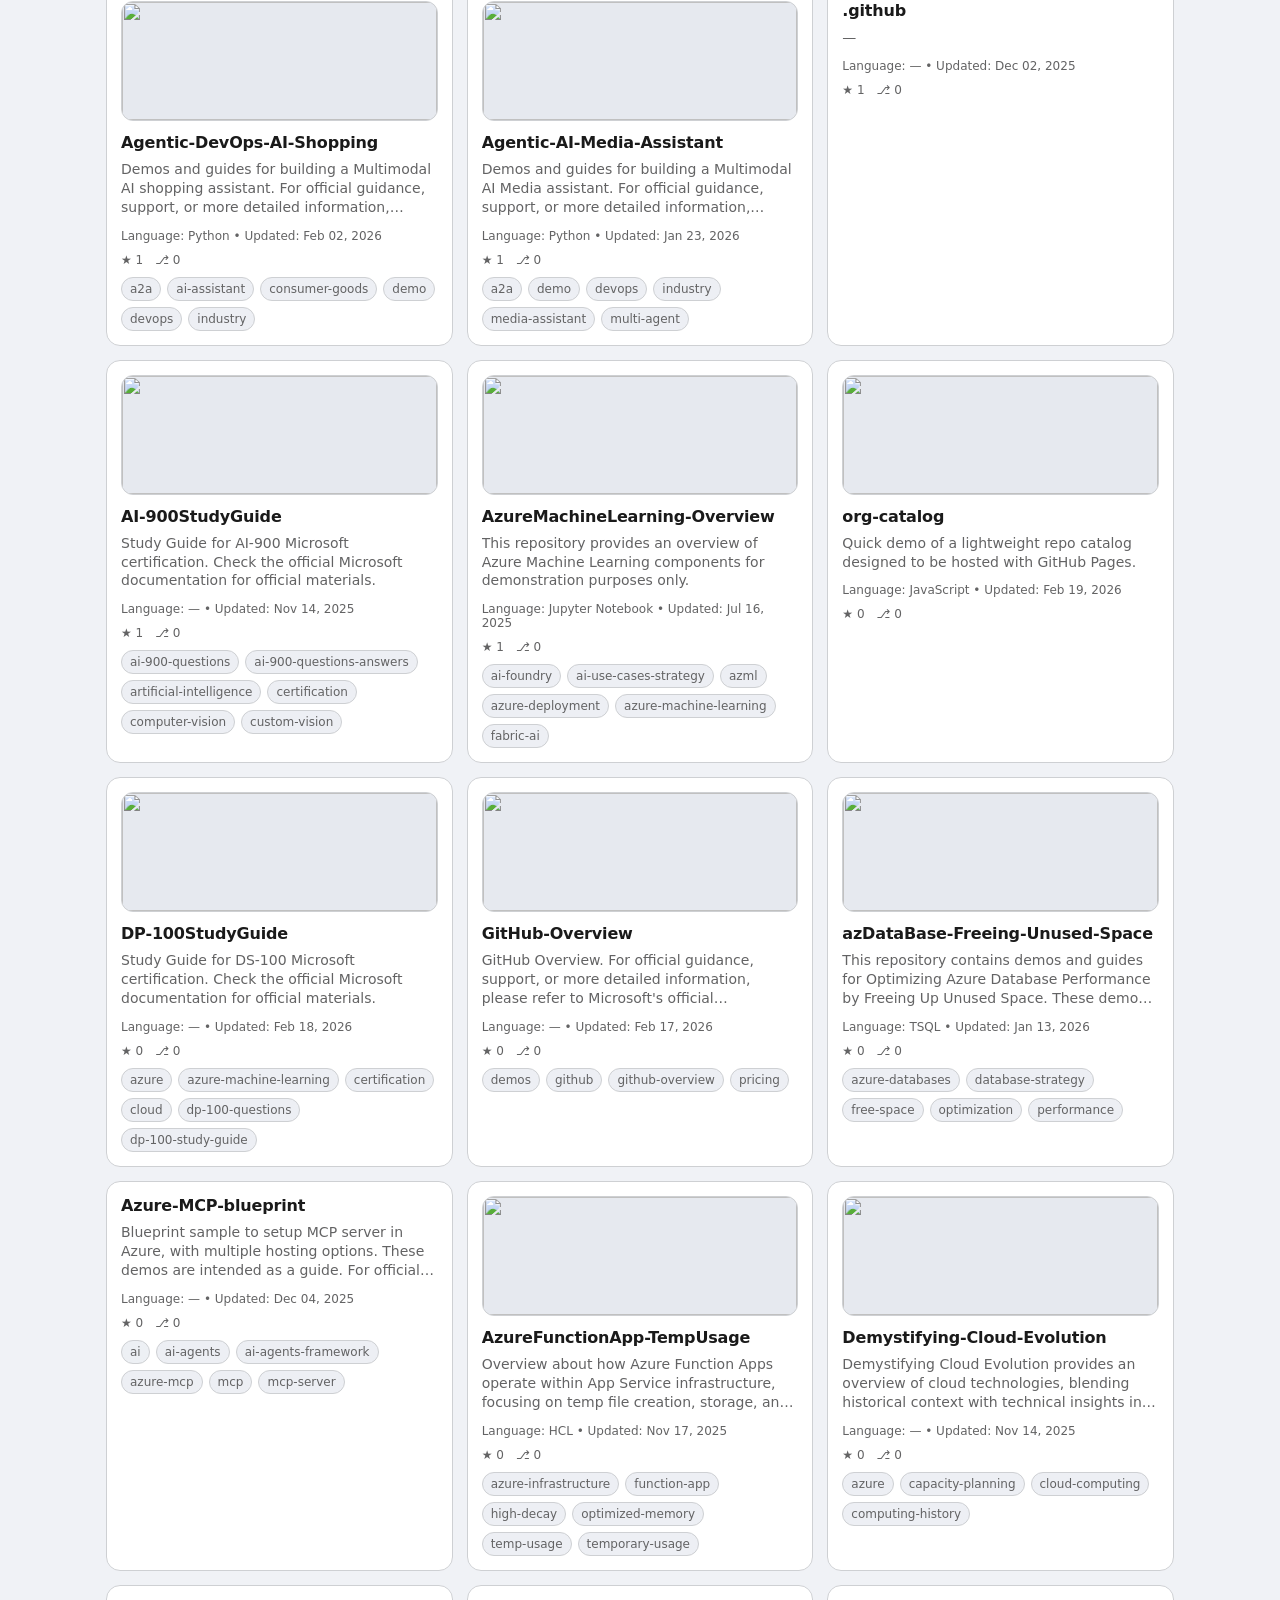
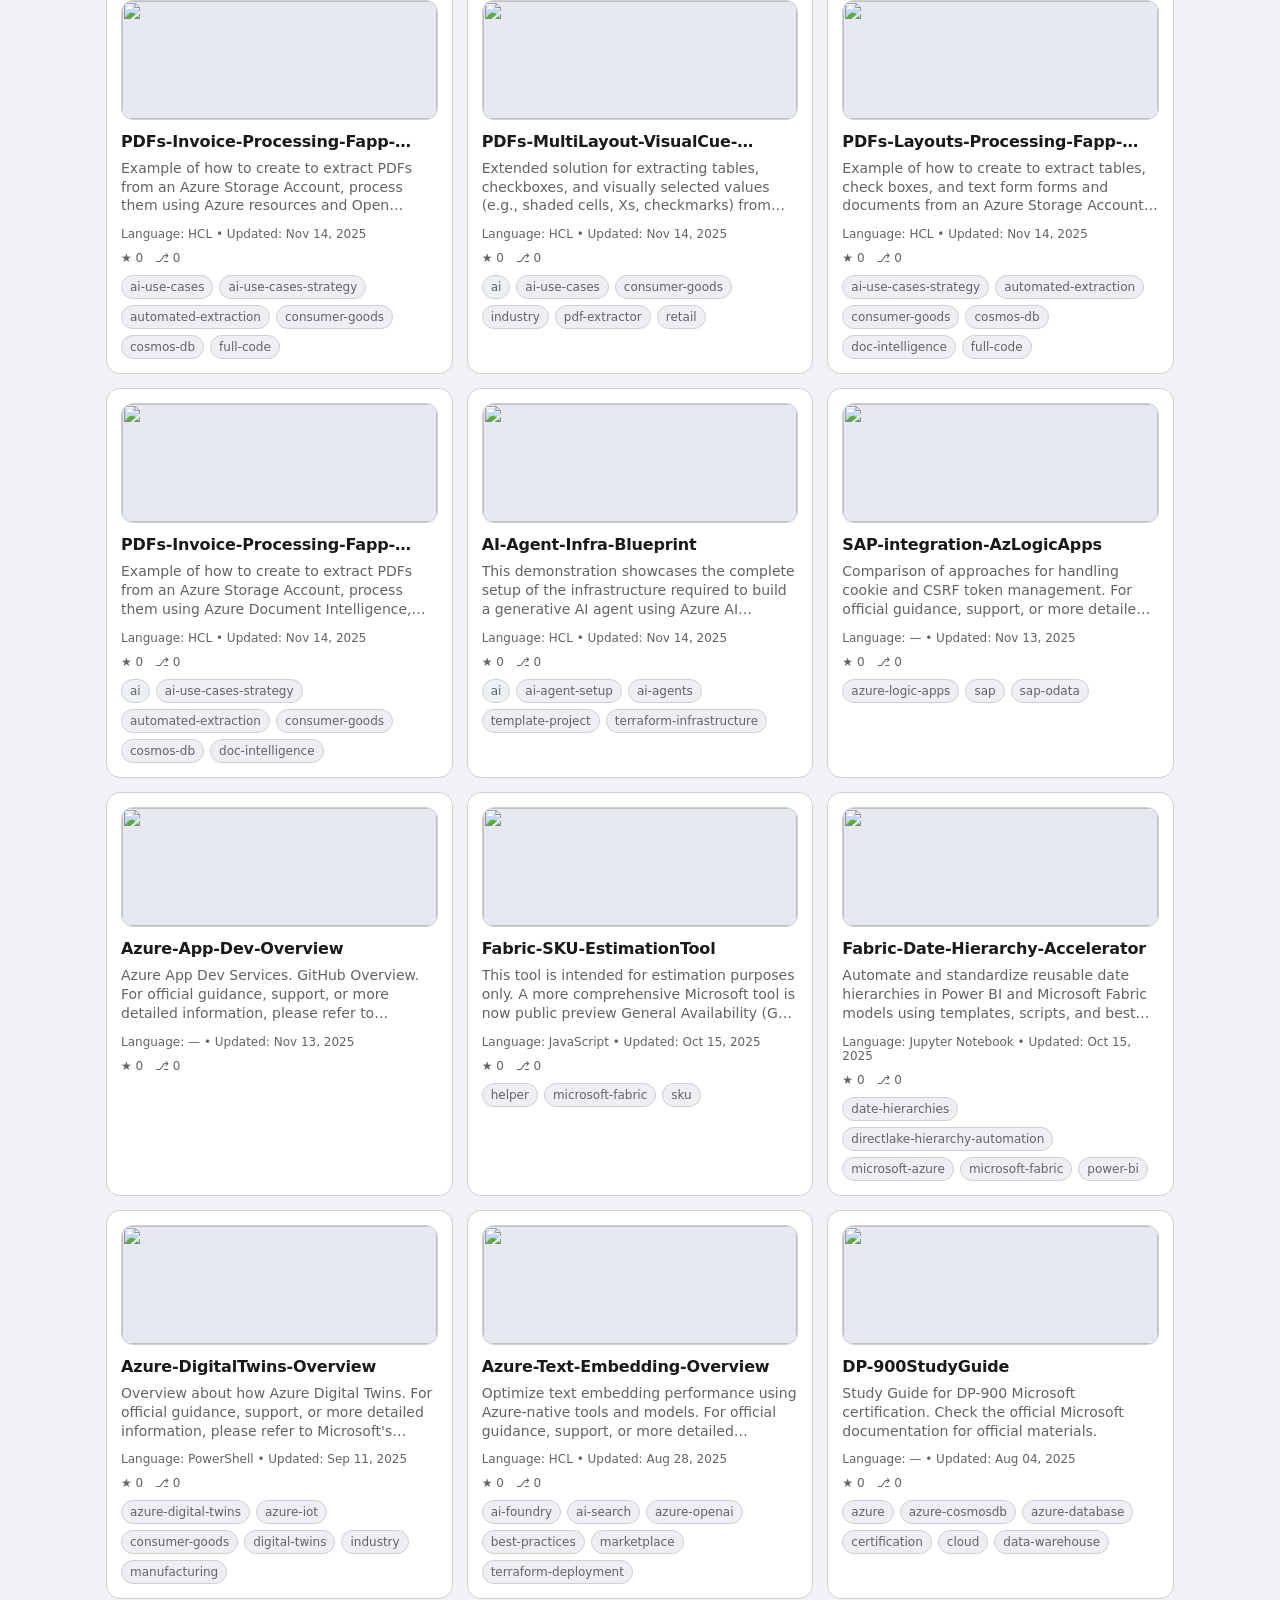
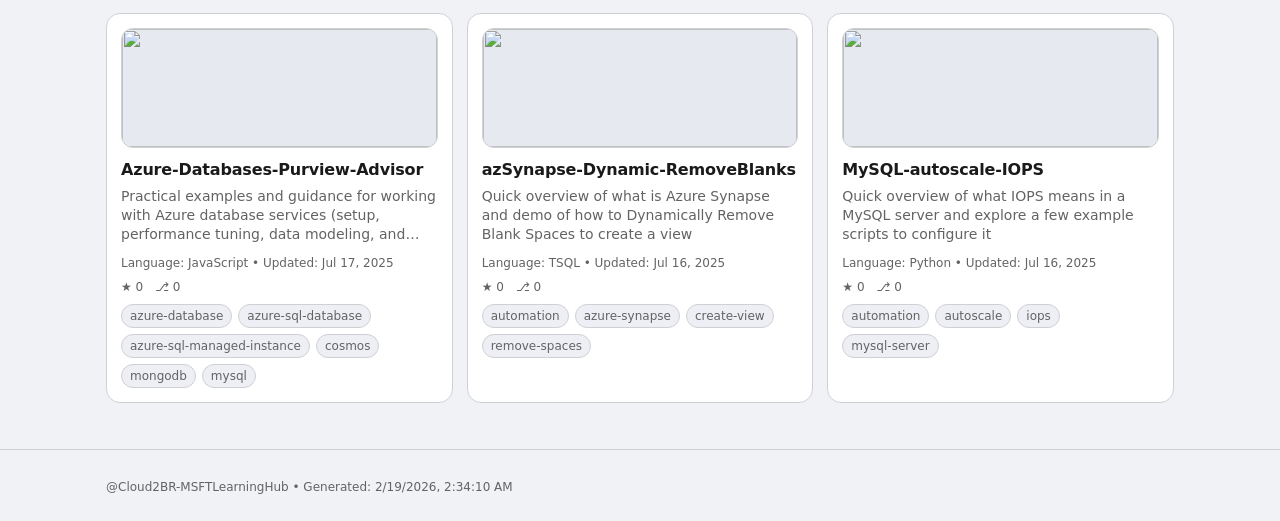
==== commit 3d8597a3: "chore: update branding to Cloud2BR Open Source - Microsoft Cloud Sandbox - Learning Hub - Site title" ====
--- a/docs/index.html
+++ b/docs/index.html
@@ -8,7 +8,7 @@
       http-equiv="Content-Security-Policy"
       content="default-src 'self'; base-uri 'none'; object-src 'none'; img-src 'self' https: data:; style-src 'self' 'unsafe-inline'; script-src 'self'; connect-src 'self' https://api.github.com https:; frame-ancestors 'none'; upgrade-insecure-requests"
     />
-    <title>Microsoft Cloud Sandbox - Unofficial</title>
+    <title>Cloud2BR Open Source - Microsoft Cloud Sandbox - Learning Hub</title>
     <link rel="stylesheet" href="./styles.css" />
     <script>
       (function () {
@@ -27,7 +27,7 @@
             <img
               class="avatar orgAvatar"
               src="https://github.com/Cloud2BR-MSFTLearningHub.png?size=256"
-              alt="Cloud2BR-MSFTLearningHub avatar"
+              alt="Cloud2BR avatar"
               width="120"
               height="120"
               loading="lazy"
@@ -38,12 +38,14 @@
               target="_blank"
               rel="noopener noreferrer"
             >
-              Cloud2BR-MSFTLearningHub
+              Cloud2BR<br />
+              <span class="orgSubline">Microsoft Cloud Sandbox</span><br />
+              <span class="orgSubline">Learning Hub</span>
             </a>
           </div>
 
           <div class="headerMain">
-            <h1 class="title" data-i18n="org.title">Microsoft Cloud Sandbox - Unofficial</h1>
+            <h1 class="title" data-i18n="org.title">Cloud2BR Open Source - Microsoft Cloud Sandbox - Learning Hub</h1>
             <p class="subtitle" data-i18n="org.description">
               Experimentation and playful learning, inviting users to try out Microsoft technology without fear of breaking things.
             </p>
@@ -54,14 +56,14 @@
                   Pipeline:
                   <a
                     class="badgeLink"
-                    href="https://github.com/Cloud2BR-MSFTLearningHub/Cloud2BR-MSFTLearningHub/actions/workflows/pages-prod.yml"
+                    href="https://github.com/Cloud2BR-MSFTLearningHub/org-catalog/actions/workflows/pages-prod.yml"
                     target="_blank"
                     rel="noopener noreferrer"
                     title="GitHub Pages deploy (prod) workflow"
                   >
                     <img
                       class="badgeImg"
-                      src="https://github.com/Cloud2BR-MSFTLearningHub/Cloud2BR-MSFTLearningHub/actions/workflows/pages-prod.yml/badge.svg?branch=main"
+                      src="https://github.com/Cloud2BR-MSFTLearningHub/org-catalog/actions/workflows/pages-prod.yml/badge.svg?branch=main"
                       alt="Deploy GitHub Pages (prod) status"
                       loading="lazy"
                     />
--- a/docs/styles.css
+++ b/docs/styles.css
@@ -530,6 +530,12 @@
   font-weight: 600;
   color: var(--fg);
   text-decoration: none;
+}
+
+.brandOrg .orgSubline {
+  font-weight: 400;
+  font-size: 0.8em;
+  color: var(--muted);
 }
 
 .brandOrg:hover {
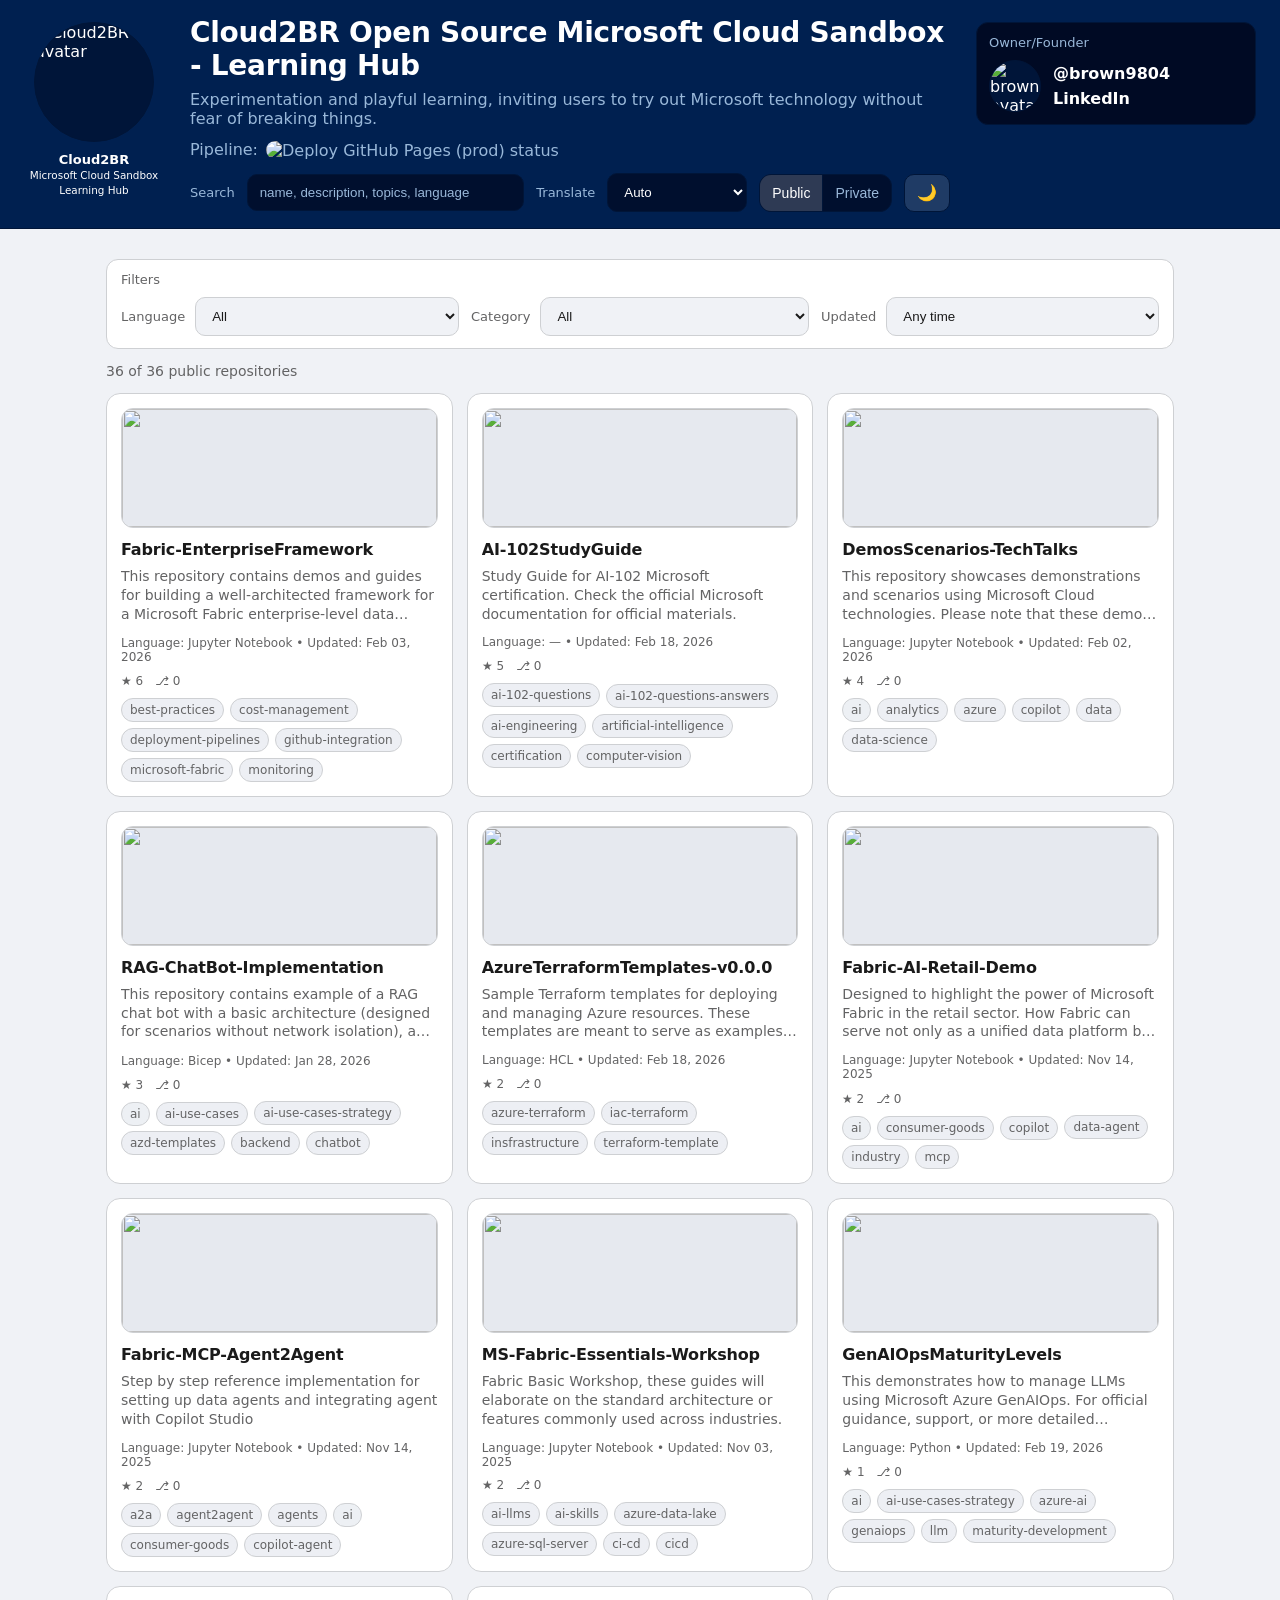
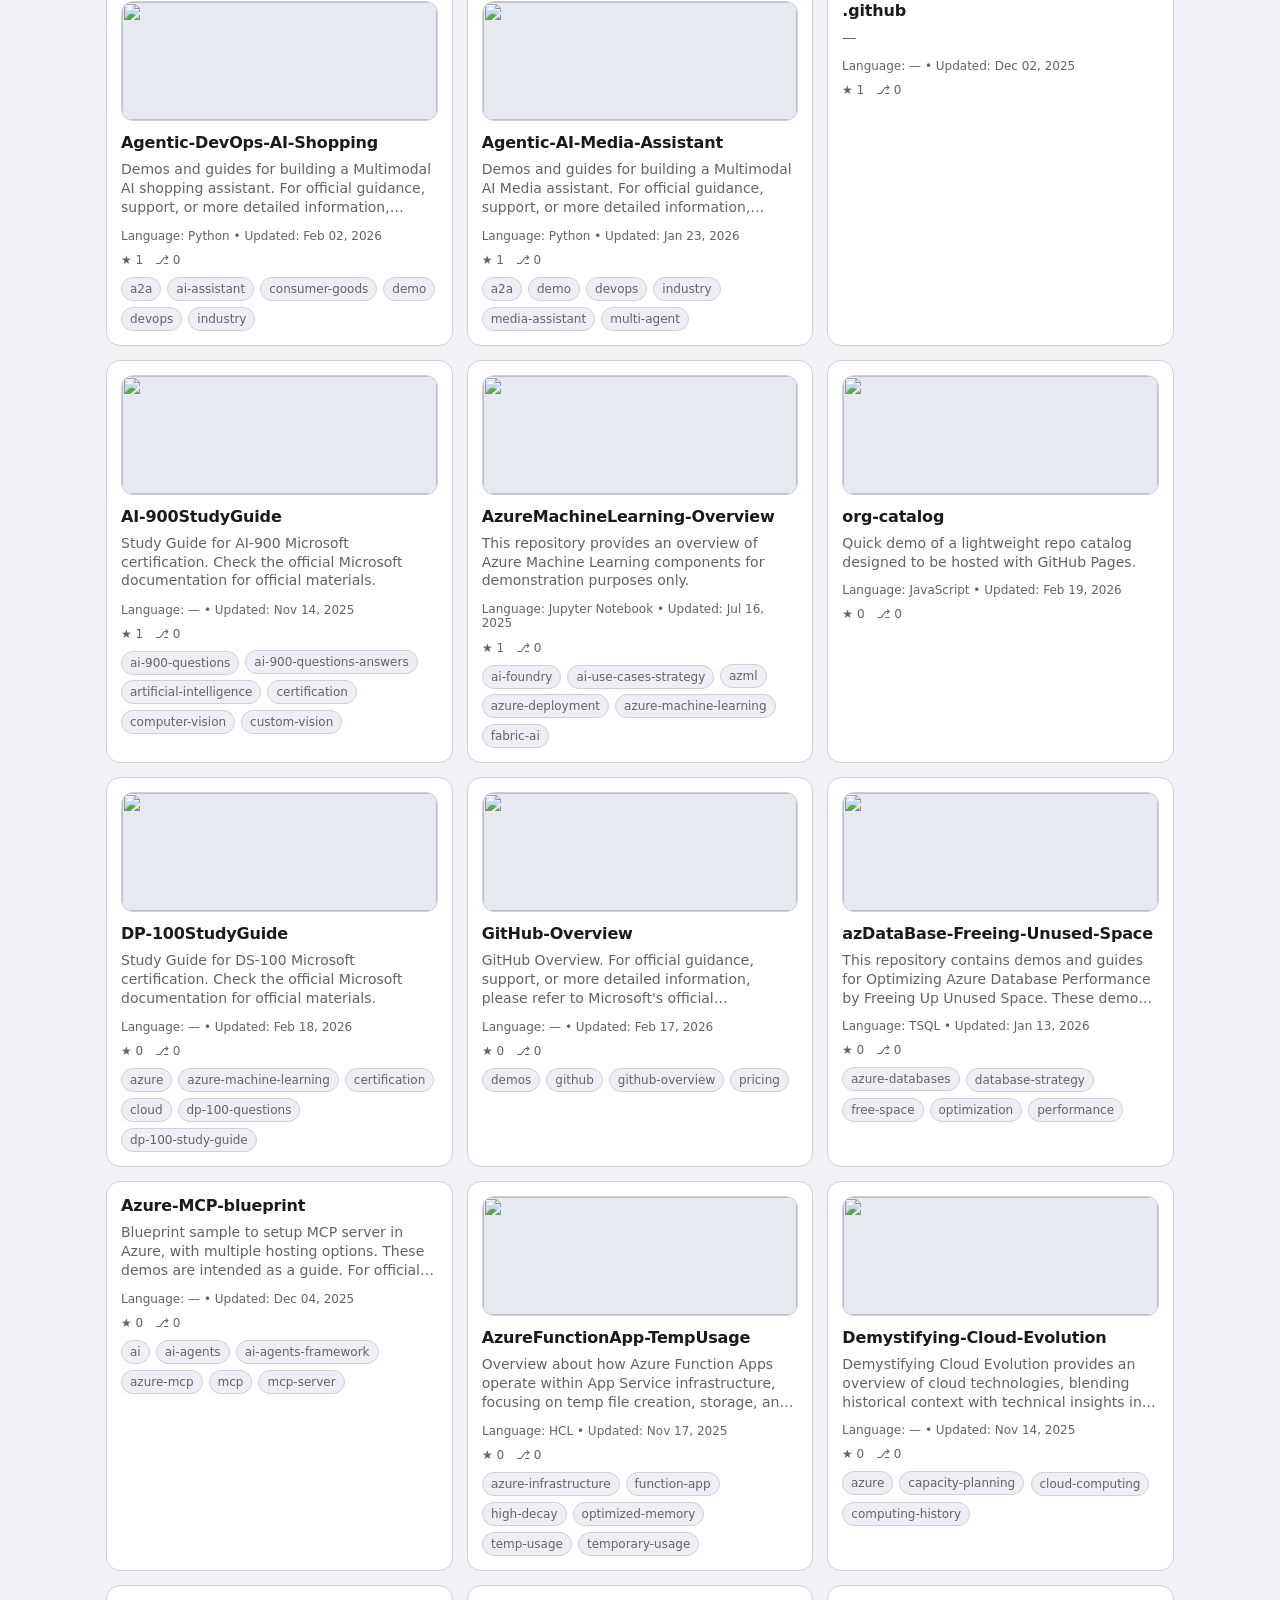
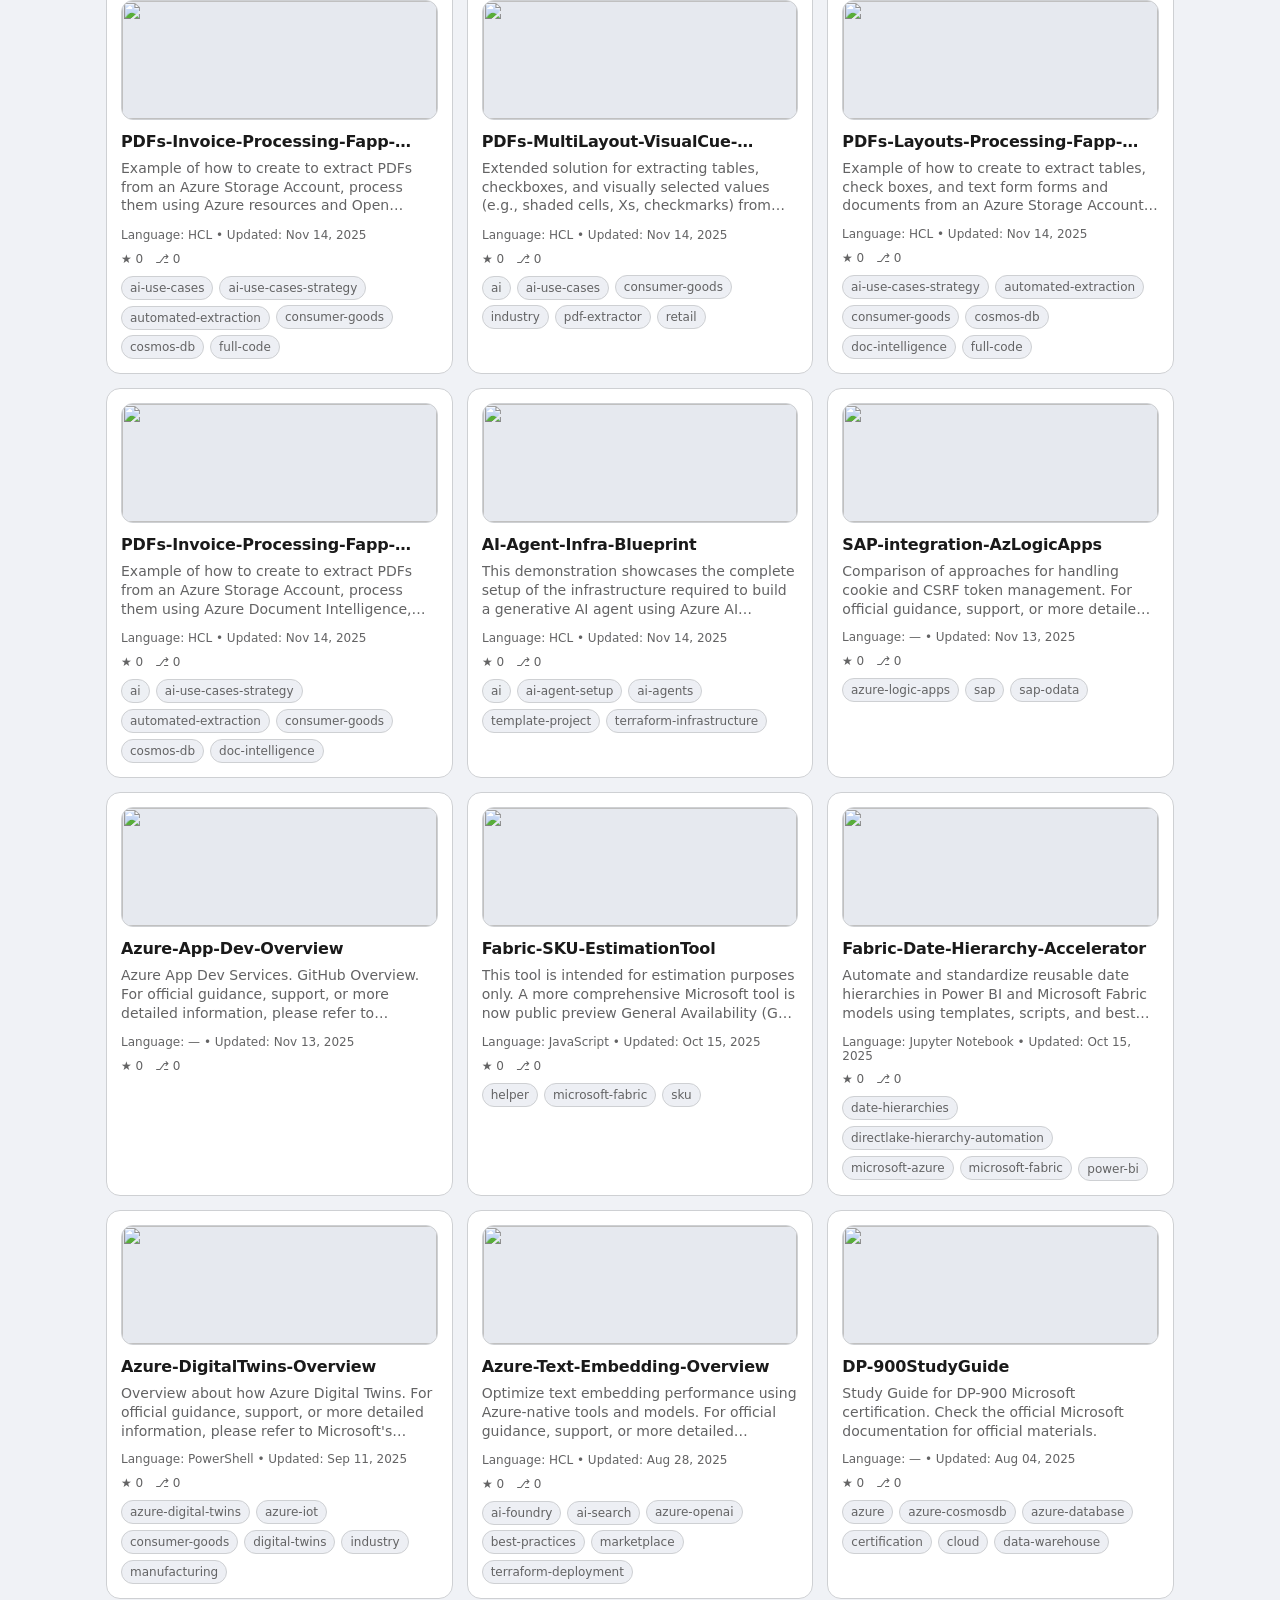
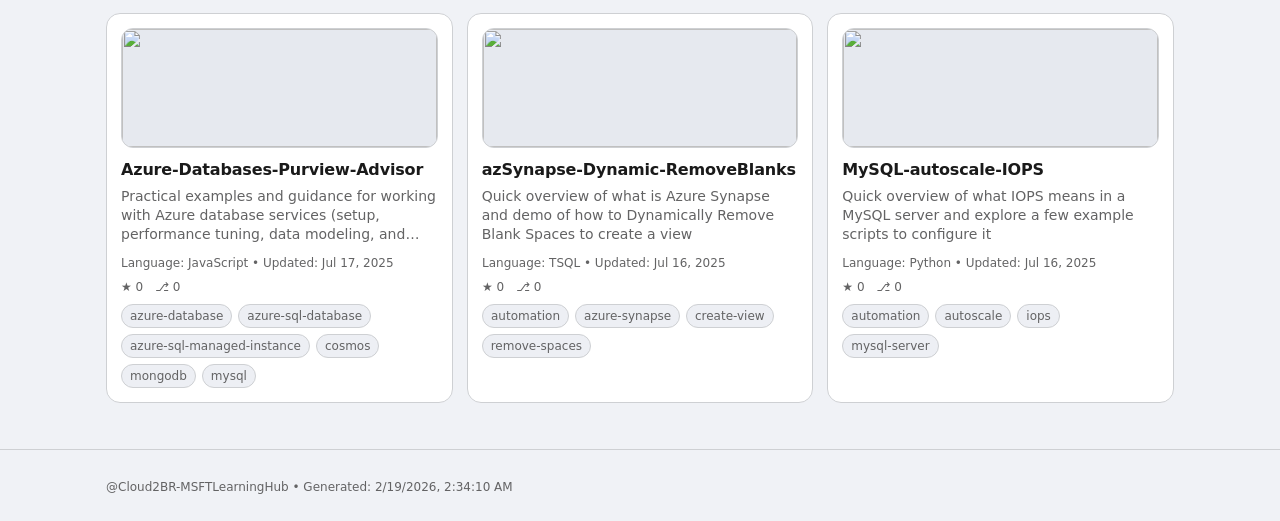
==== commit 50dffa20: "style: split site title into two lines for better visual balance" ====
--- a/docs/index.html
+++ b/docs/index.html
@@ -45,7 +45,10 @@
           </div>
 
           <div class="headerMain">
-            <h1 class="title" data-i18n="org.title">Cloud2BR Open Source - Microsoft Cloud Sandbox - Learning Hub</h1>
+            <h1 class="title" data-i18n="org.title">
+              Cloud2BR Open Source<br>
+              Microsoft Cloud Sandbox - Learning Hub
+            </h1>
             <p class="subtitle" data-i18n="org.description">
               Experimentation and playful learning, inviting users to try out Microsoft technology without fear of breaking things.
             </p>
--- a/docs/styles.css
+++ b/docs/styles.css
@@ -535,7 +535,7 @@
 .brandOrg .orgSubline {
   font-weight: 400;
   font-size: 0.8em;
-  color: var(--muted);
+  color: #ffffff;
 }
 
 .brandOrg:hover {
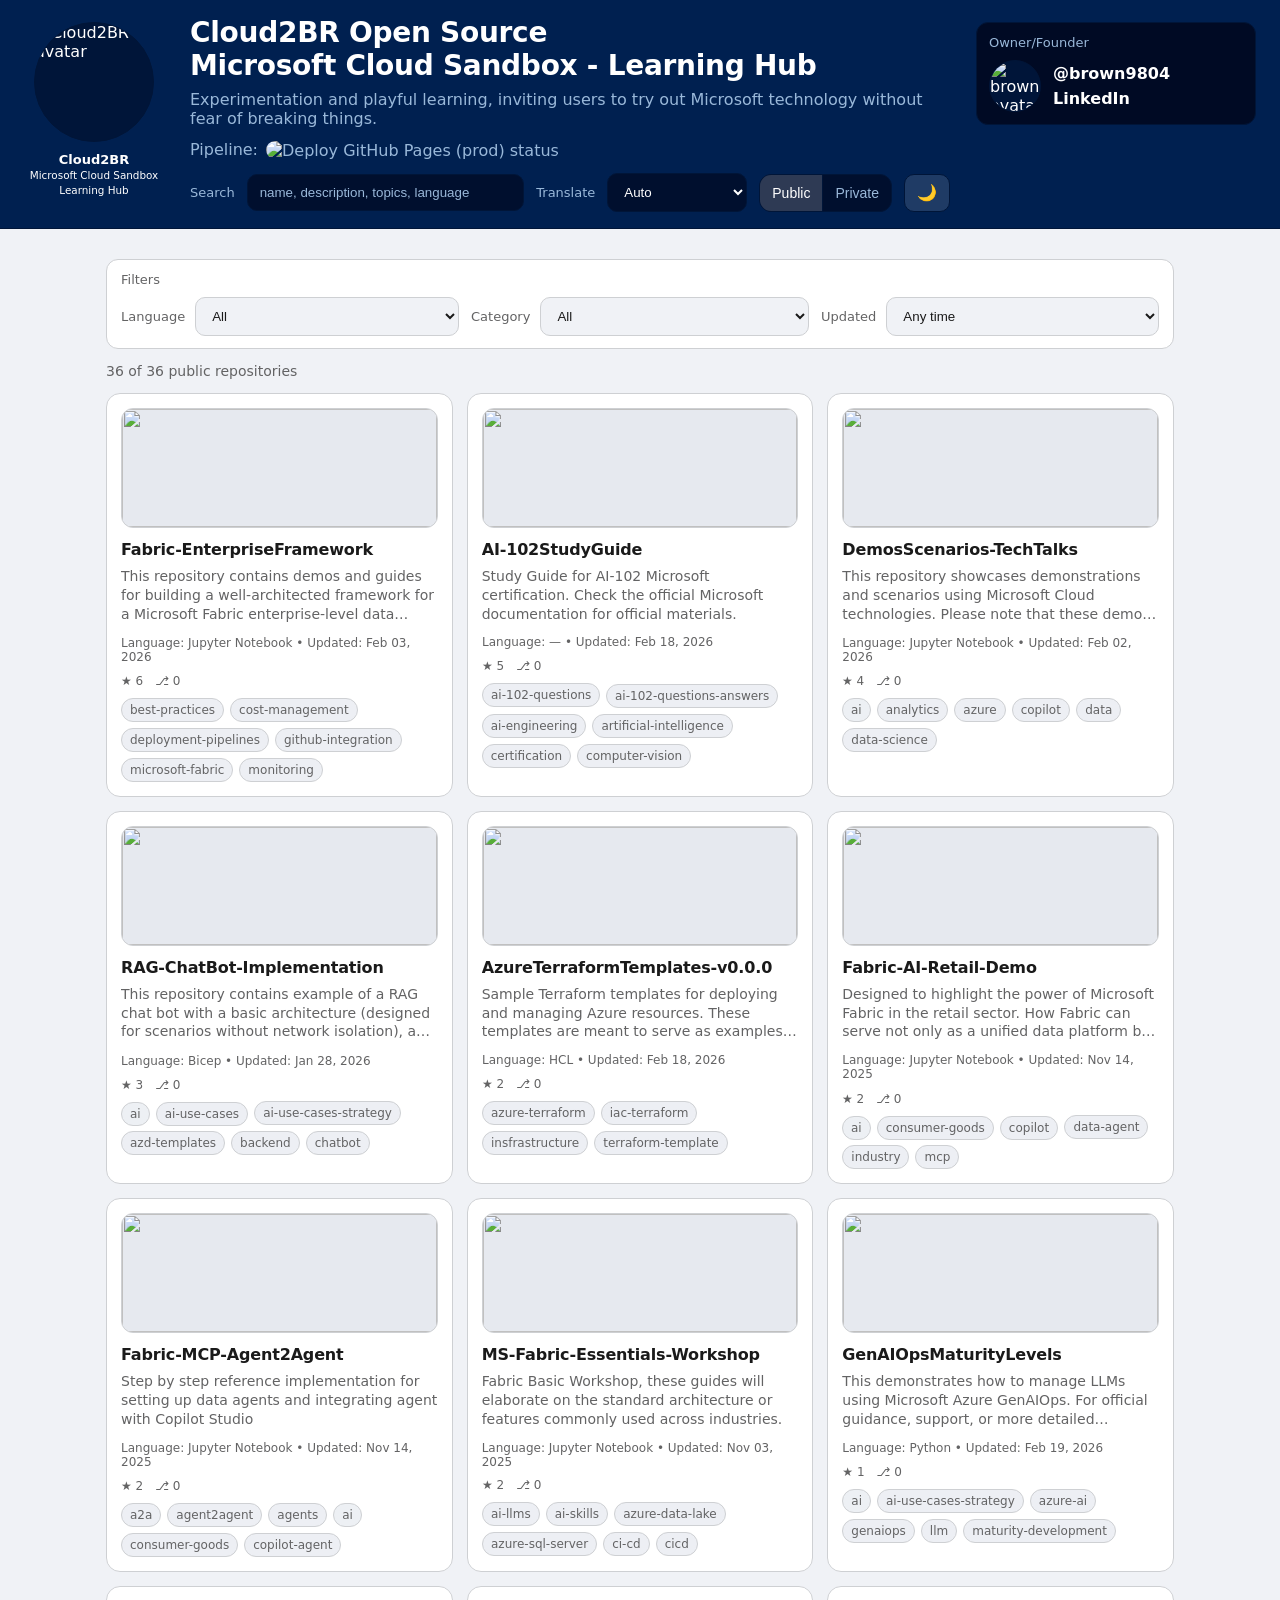
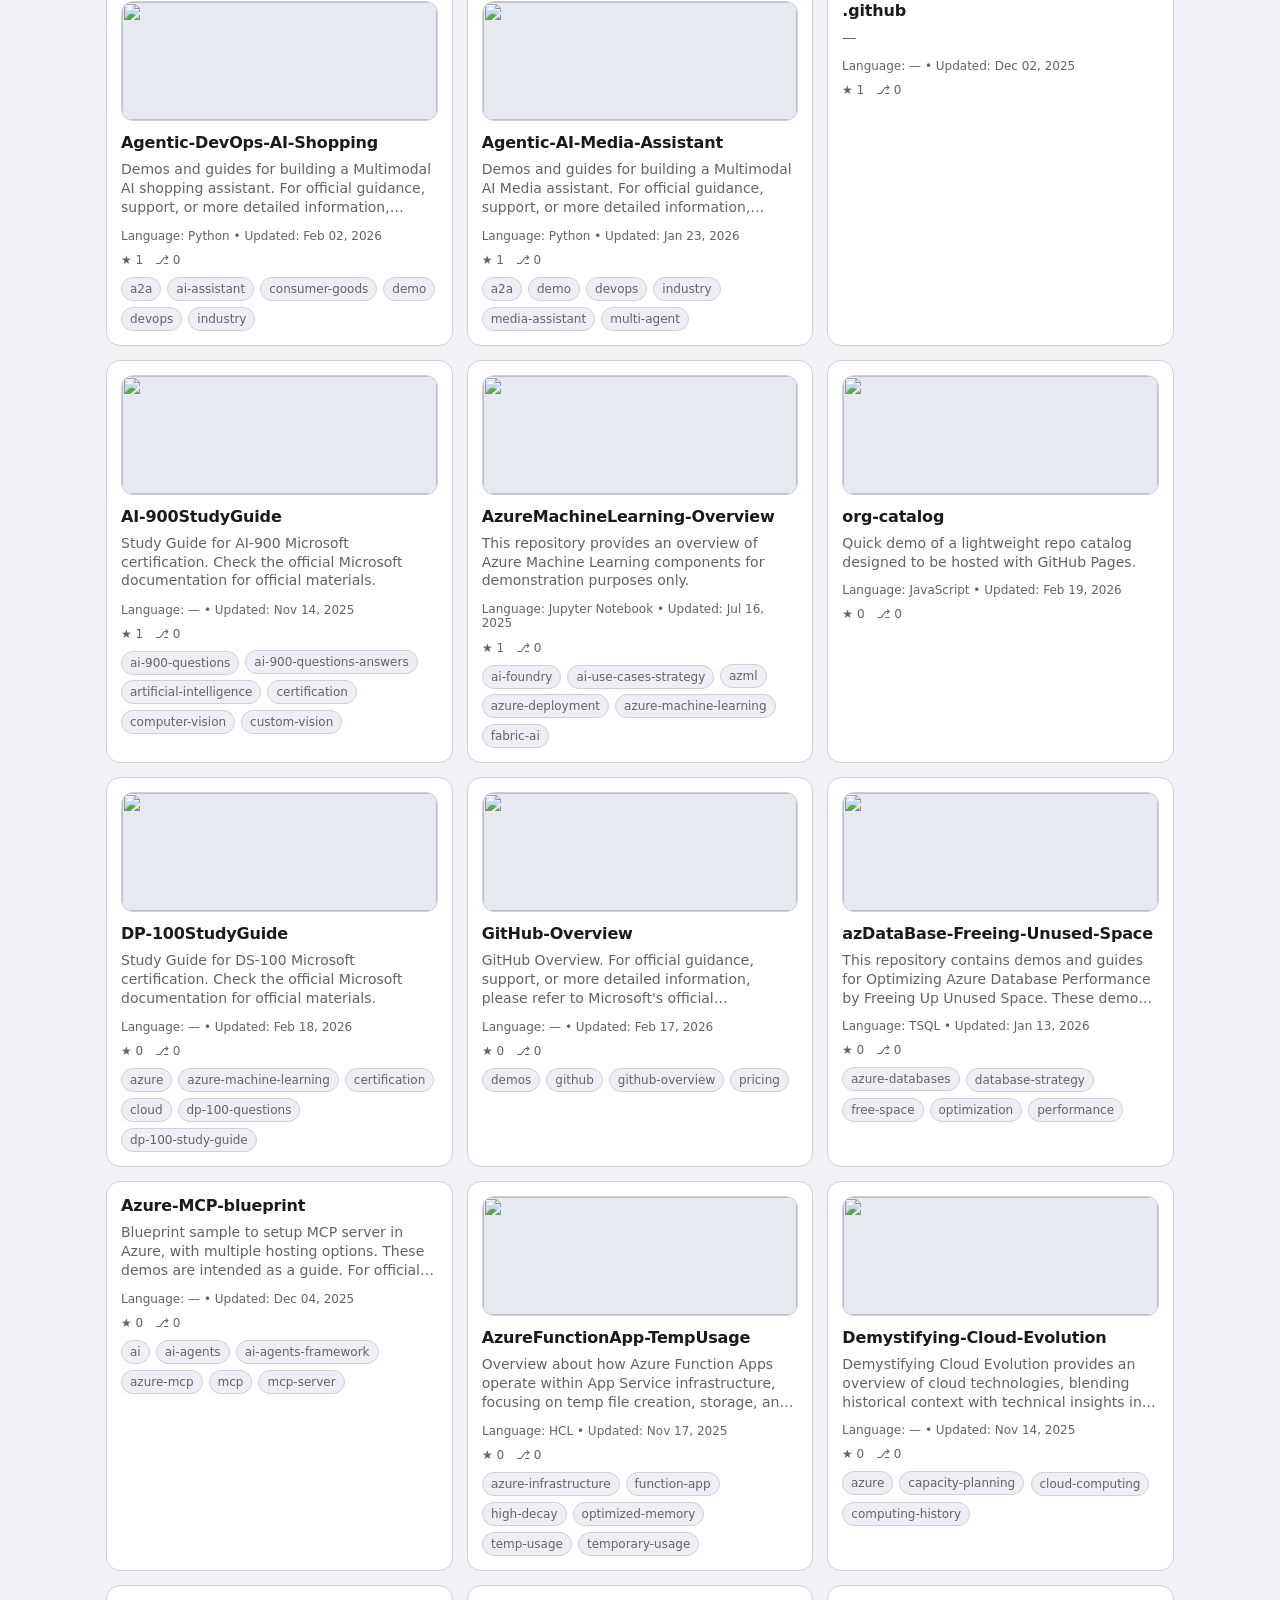
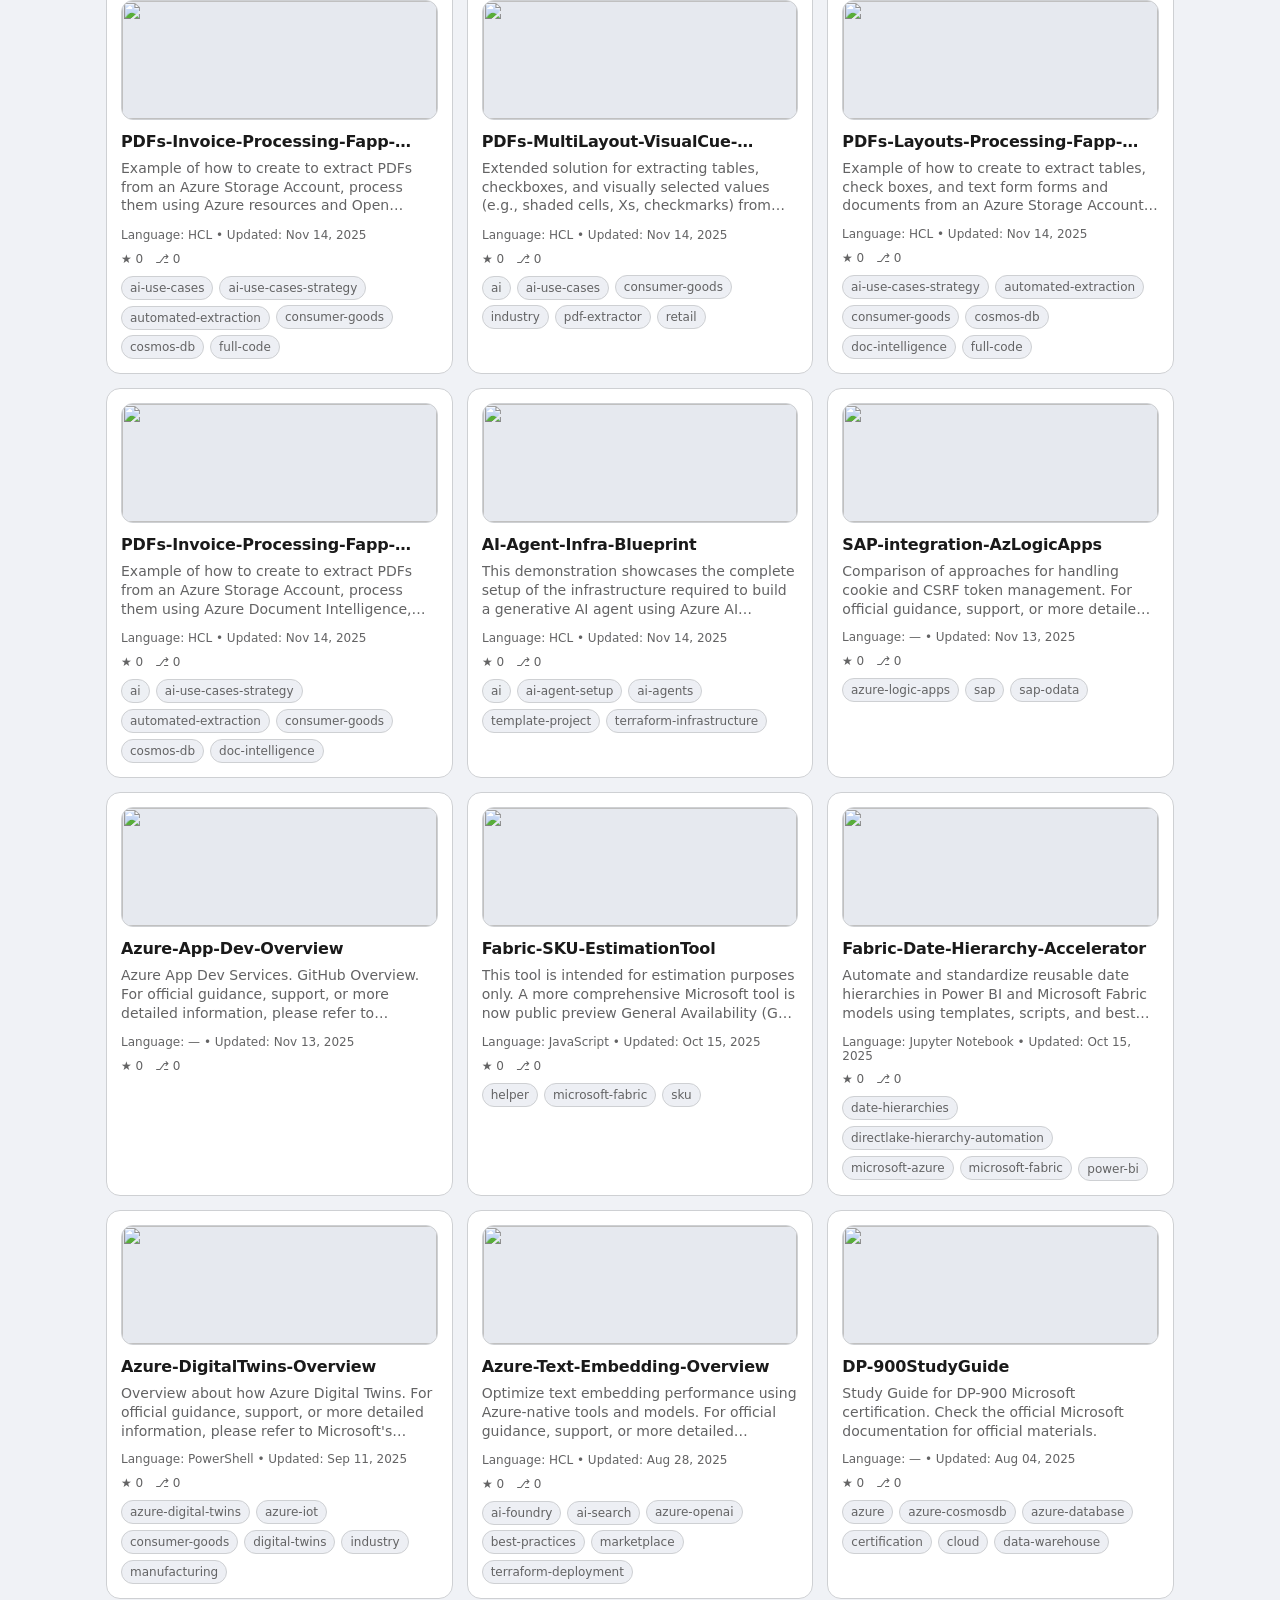
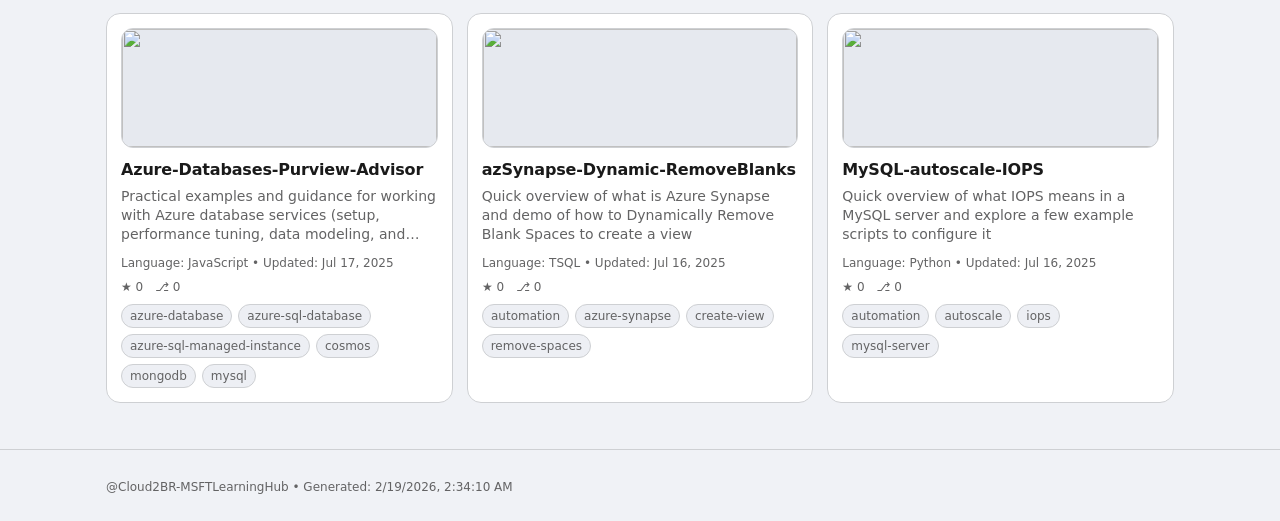
==== commit f3090390: "fix: split site title safely across devices and translations" ====
--- a/docs/index.html
+++ b/docs/index.html
@@ -45,9 +45,9 @@
           </div>
 
           <div class="headerMain">
-            <h1 class="title" data-i18n="org.title">
-              Cloud2BR Open Source<br>
-              Microsoft Cloud Sandbox - Learning Hub
+            <h1 class="title">
+              <span data-i18n="org.title.main">Cloud2BR Open Source</span><br />
+              <span data-i18n="org.title.sub">Microsoft Cloud Sandbox - Learning Hub</span>
             </h1>
             <p class="subtitle" data-i18n="org.description">
               Experimentation and playful learning, inviting users to try out Microsoft technology without fear of breaking things.
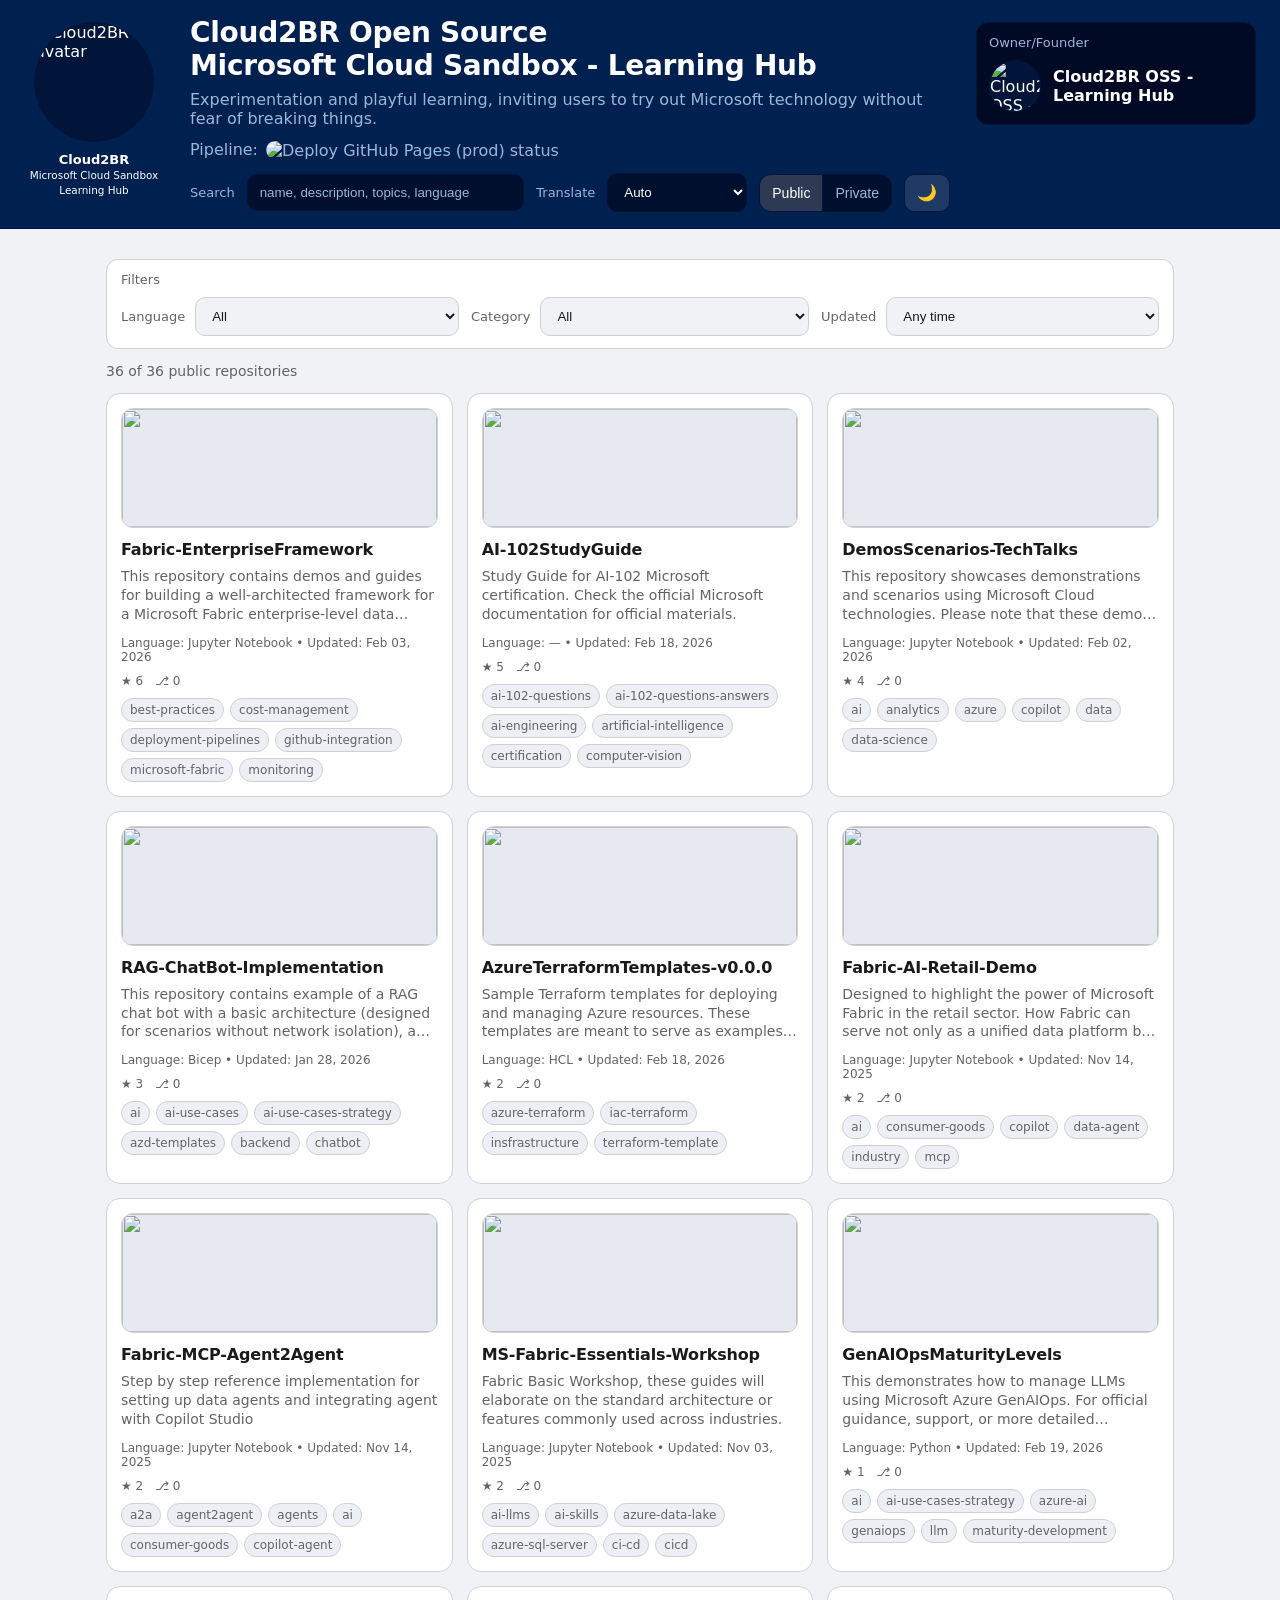
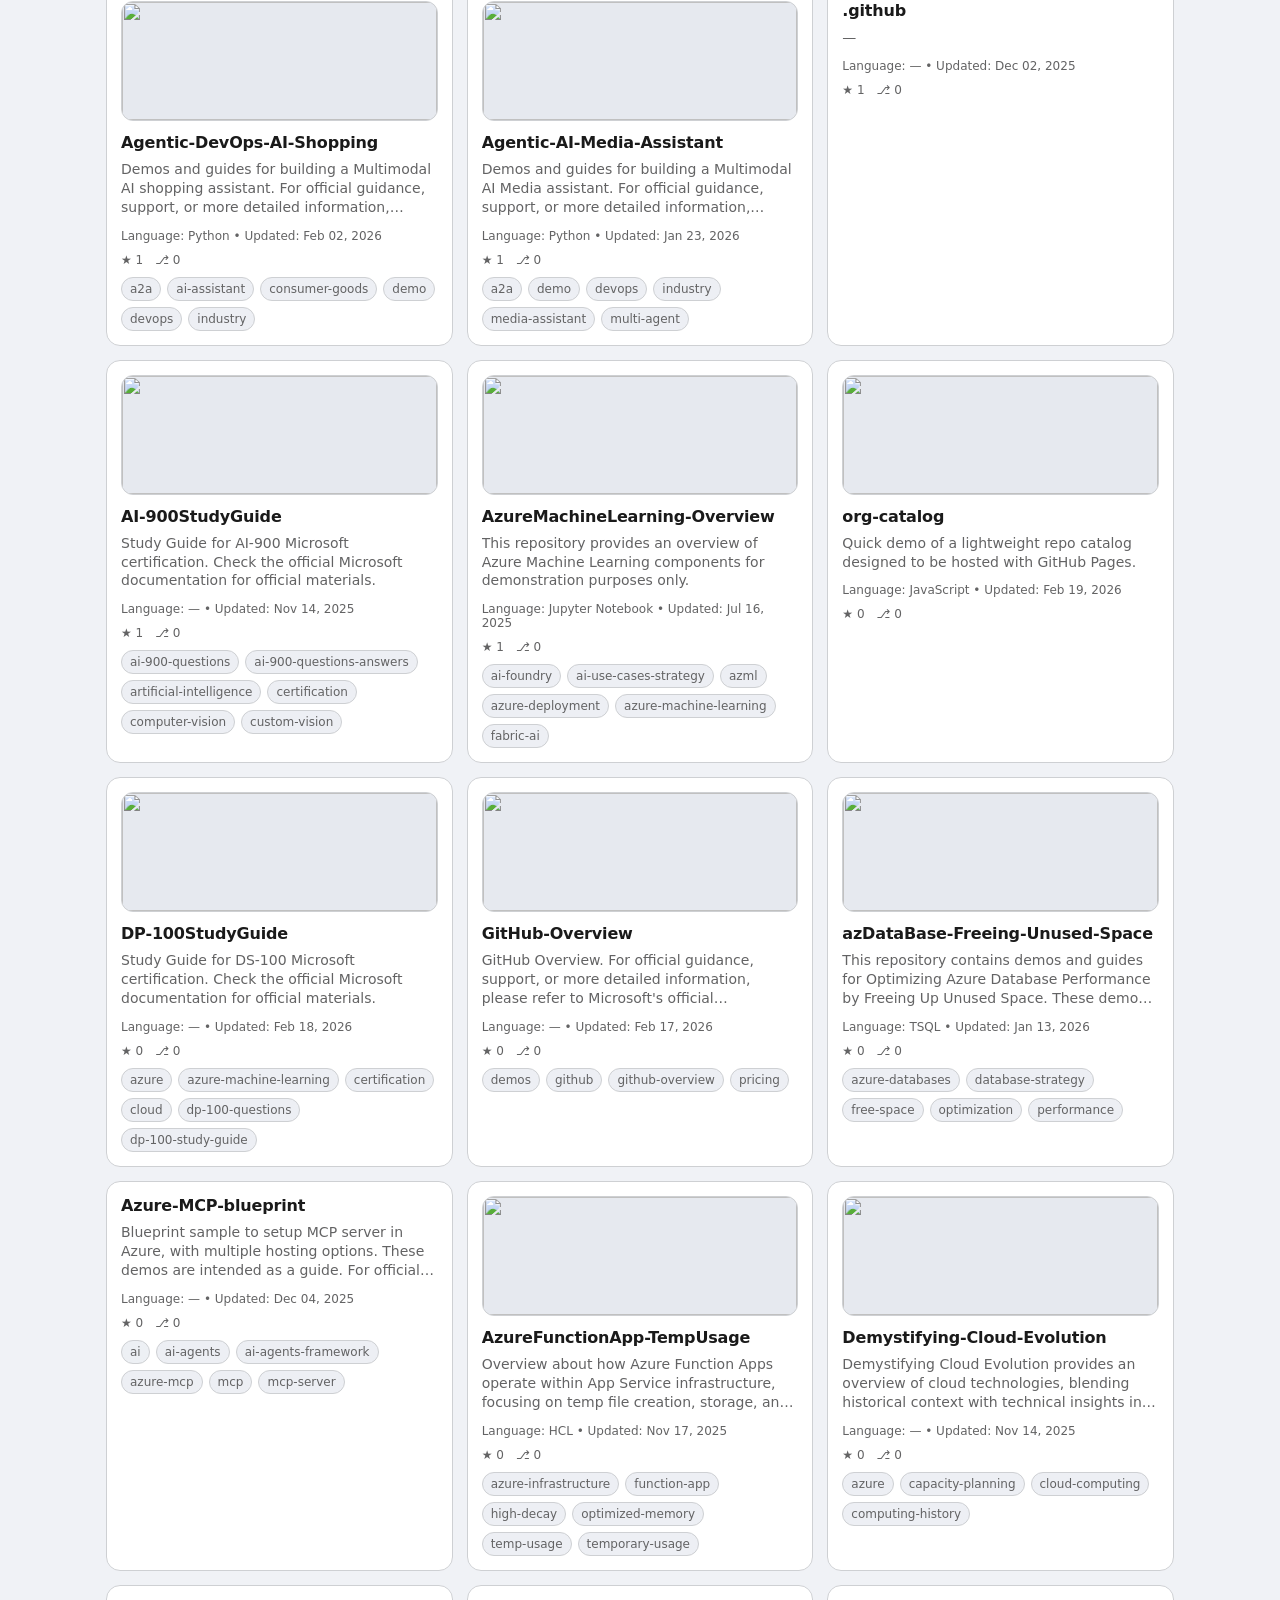
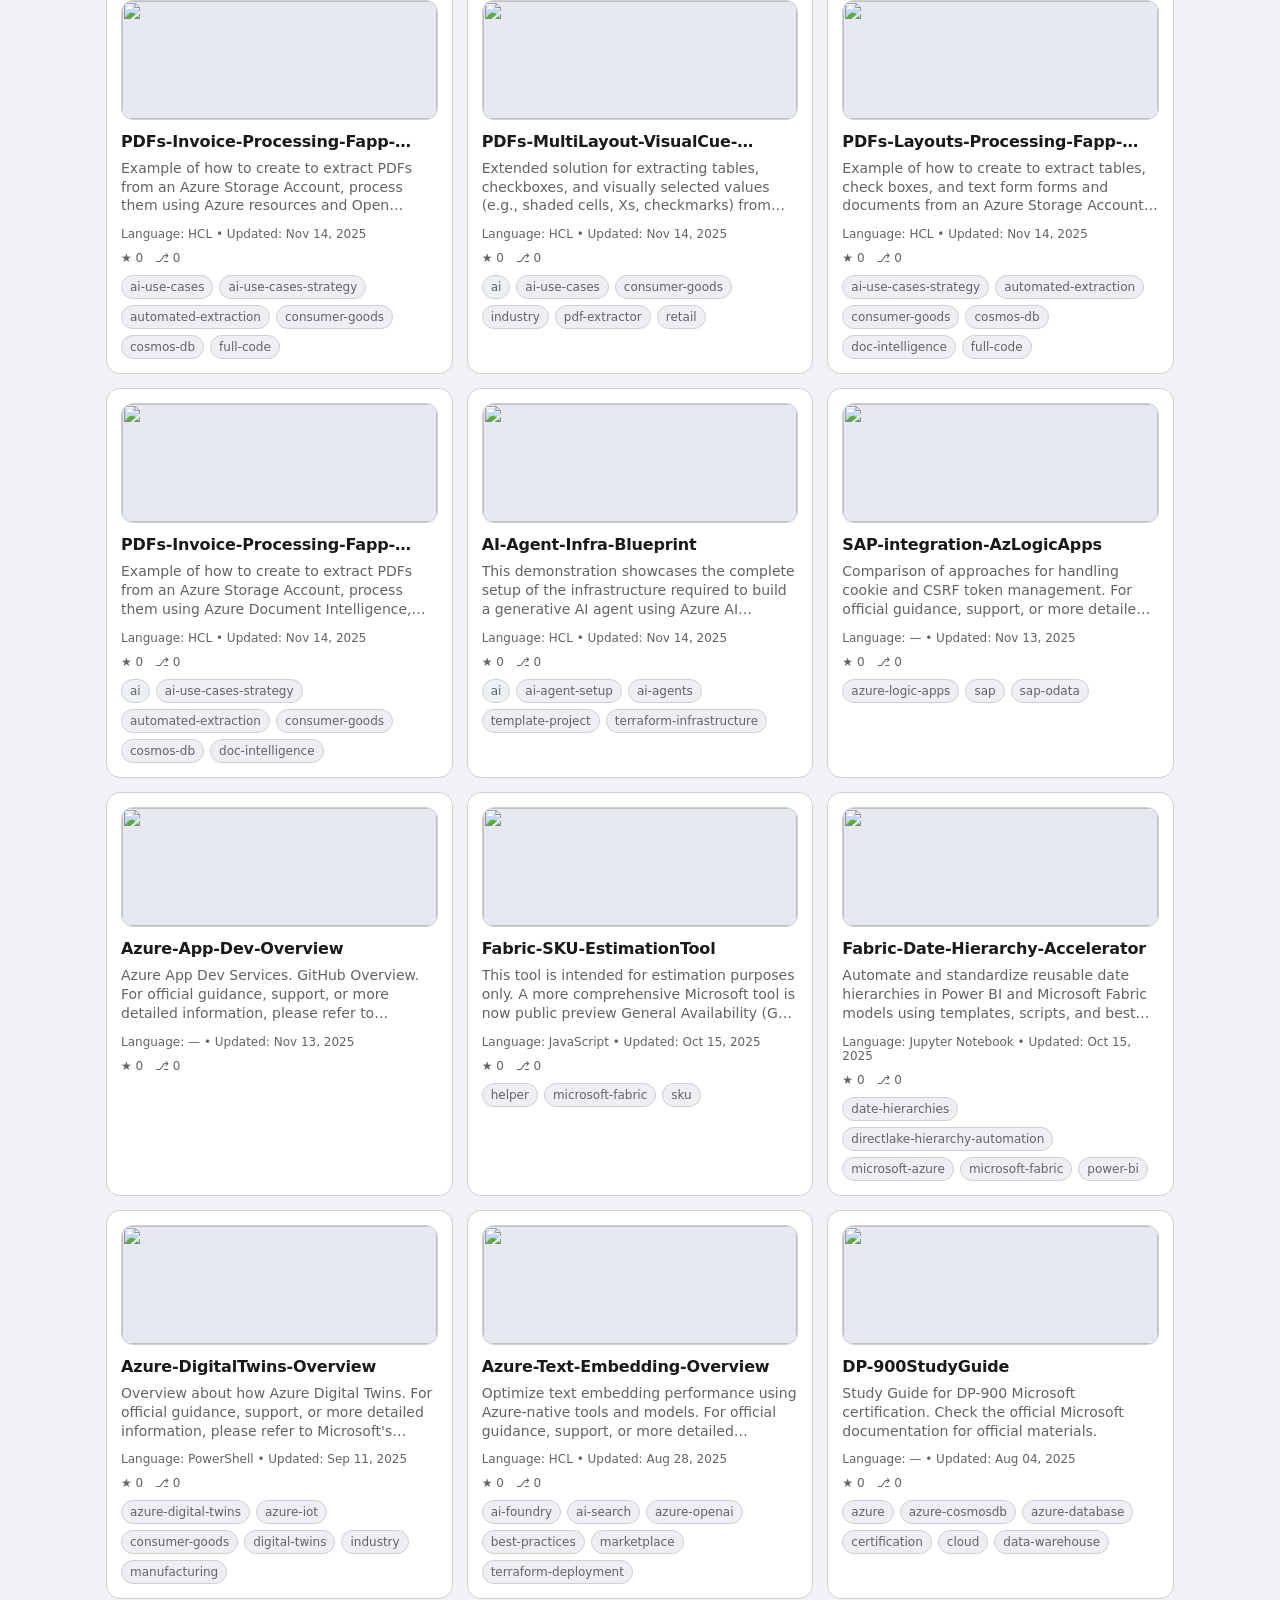
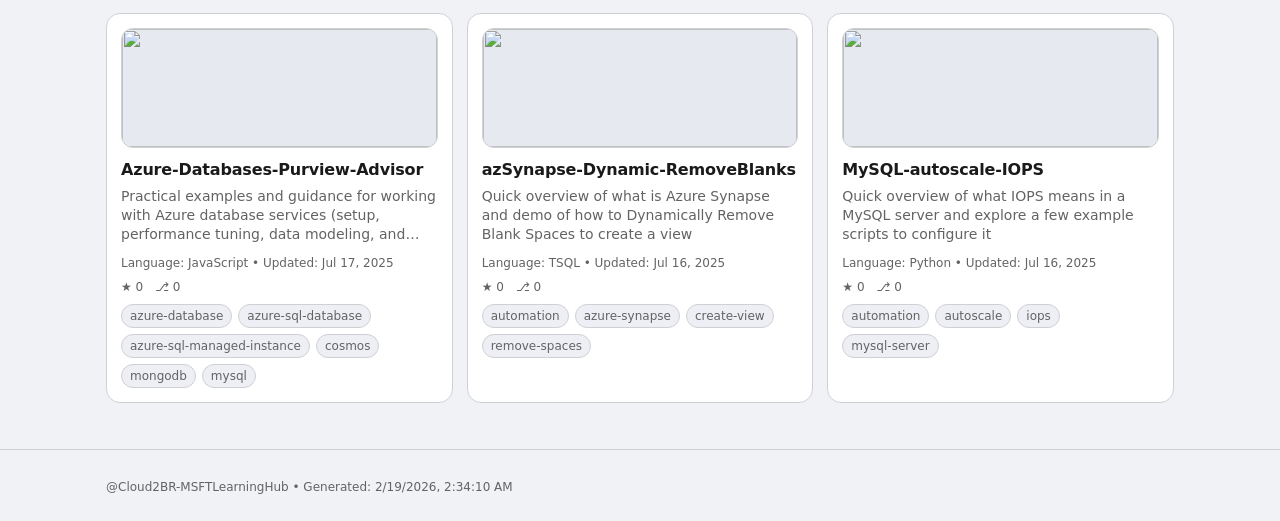
==== commit 0d17c10f: "chore: rename org to Cloud2BR Open Source Microsoft Cloud Sandbox - Learning Hub - Replace brown9804" ====
--- a/docs/index.html
+++ b/docs/index.html
@@ -8,7 +8,7 @@
       http-equiv="Content-Security-Policy"
       content="default-src 'self'; base-uri 'none'; object-src 'none'; img-src 'self' https: data:; style-src 'self' 'unsafe-inline'; script-src 'self'; connect-src 'self' https://api.github.com https:; frame-ancestors 'none'; upgrade-insecure-requests"
     />
-    <title>Cloud2BR Open Source - Microsoft Cloud Sandbox - Learning Hub</title>
+    <title>Cloud2BR Open Source Microsoft Cloud Sandbox - Learning Hub</title>
     <link rel="stylesheet" href="./styles.css" />
     <script>
       (function () {
@@ -113,15 +113,14 @@
               <div class="sidePerson">
                 <img
                   class="avatar founderAvatar"
-                  src="https://github.com/brown9804.png?size=128"
-                  alt="brown9804 avatar"
+                  src="https://github.com/Cloud2BR-MSFTLearningHub.png?size=128"
+                  alt="Cloud2BR OSS - Learning Hub avatar"
                   width="52"
                   height="52"
                   loading="lazy"
                 />
                 <div class="sideLinks">
-                  <a href="https://github.com/brown9804" target="_blank" rel="noopener noreferrer">@brown9804</a>
-                  <a href="https://www.linkedin.com/in/timna-b-939492161/" target="_blank" rel="noopener noreferrer">LinkedIn</a>
+                  <a href="https://github.com/Cloud2BR-MSFTLearningHub" target="_blank" rel="noopener noreferrer">Cloud2BR OSS - Learning Hub</a>
                 </div>
               </div>
             </div>
